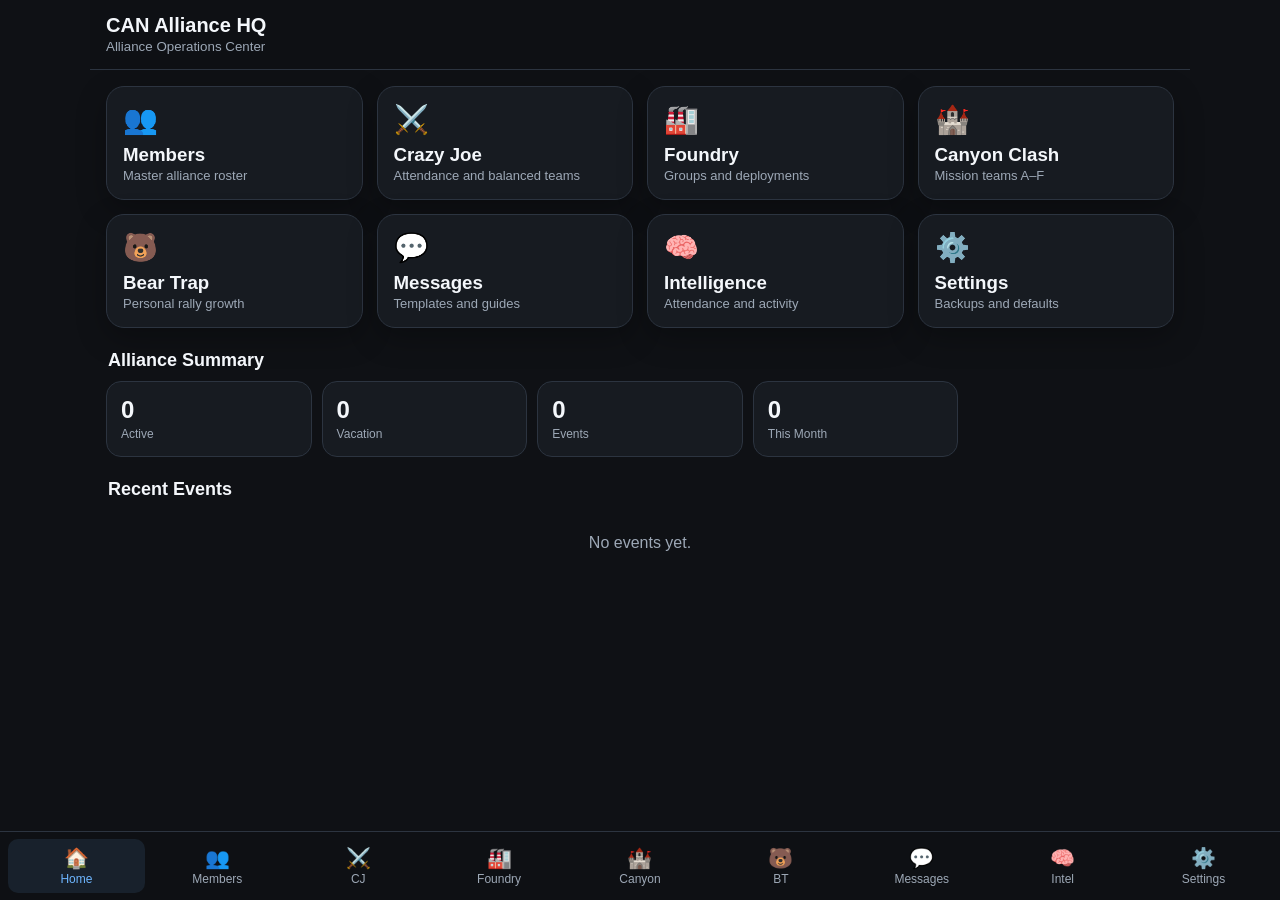
==== index.html @ 4160030e "Rename index.html.html to index.html" ====
<!DOCTYPE html>
<html lang="en">
<head>
<meta charset="UTF-8" />
<meta name="viewport" content="width=device-width, initial-scale=1, viewport-fit=cover" />
<meta name="theme-color" content="#111418" />
<title>CAN Alliance HQ</title>
<style>
:root{
  --bg:#0f1115; --panel:#171b21; --panel2:#202630; --text:#f4f7fb; --muted:#9da8b6;
  --line:#2c3440; --accent:#6eb6ff; --good:#67d391; --warn:#ffd166; --bad:#ff7a7a;
  --shadow:0 10px 30px rgba(0,0,0,.28); --radius:18px;
}
*{box-sizing:border-box}
html,body{margin:0;background:var(--bg);color:var(--text);font-family:-apple-system,BlinkMacSystemFont,"Segoe UI",Roboto,Helvetica,Arial,sans-serif}
body{min-height:100vh}
button,input,select,textarea{font:inherit}
button{cursor:pointer}
.app{max-width:1100px;margin:0 auto;min-height:100vh;padding-bottom:86px}
.topbar{position:sticky;top:0;z-index:50;background:rgba(15,17,21,.92);backdrop-filter:blur(14px);border-bottom:1px solid var(--line);padding:14px 16px}
.topbar h1{font-size:20px;margin:0}.topbar small{color:var(--muted)}
.content{padding:16px}
.page{display:none}.page.active{display:block}
.grid{display:grid;gap:14px}.tiles{grid-template-columns:repeat(2,minmax(0,1fr))}
.card{background:var(--panel);border:1px solid var(--line);border-radius:var(--radius);padding:16px;box-shadow:var(--shadow)}
.tile{min-height:112px;display:flex;flex-direction:column;justify-content:space-between}
.tile button{all:unset;display:block}
.tile .icon{font-size:28px}.tile h3{margin:8px 0 2px}.tile p{margin:0;color:var(--muted);font-size:13px}
.section-title{display:flex;justify-content:space-between;align-items:center;margin:22px 2px 10px}
.section-title h2{font-size:18px;margin:0}
.actions{display:flex;gap:8px;flex-wrap:wrap}
.btn{border:0;border-radius:12px;padding:11px 14px;background:var(--panel2);color:var(--text);font-weight:700}
.btn.primary{background:var(--accent);color:#07111d}.btn.good{background:var(--good);color:#06150d}
.btn.warn{background:var(--warn);color:#221900}.btn.bad{background:var(--bad);color:#220707}
.btn.ghost{background:transparent;border:1px solid var(--line)}
.btn.small{padding:8px 10px;font-size:13px}
.row{display:flex;gap:10px;align-items:center}.row.wrap{flex-wrap:wrap}.grow{flex:1}
label{display:block;color:var(--muted);font-size:13px;margin-bottom:6px}
input,select,textarea{width:100%;background:#11151b;color:var(--text);border:1px solid var(--line);border-radius:12px;padding:12px}
textarea{min-height:90px;resize:vertical}
.form-grid{display:grid;gap:12px}
.list{display:grid;gap:10px}
.member,.event-row,.rank-row{background:var(--panel);border:1px solid var(--line);border-radius:15px;padding:13px}
.member-head,.event-head,.rank-head{display:flex;justify-content:space-between;gap:10px;align-items:flex-start}
.meta{color:var(--muted);font-size:13px;line-height:1.5}
.badge{display:inline-flex;align-items:center;border:1px solid var(--line);border-radius:999px;padding:5px 8px;font-size:12px;color:var(--muted);margin:3px 3px 0 0}
.badge.good{color:var(--good);border-color:rgba(103,211,145,.35)}
.badge.warn{color:var(--warn);border-color:rgba(255,209,102,.35)}
.badge.bad{color:var(--bad);border-color:rgba(255,122,122,.35)}
.bottom-nav{position:fixed;left:0;right:0;bottom:0;z-index:60;background:rgba(15,17,21,.97);backdrop-filter:blur(16px);border-top:1px solid var(--line);padding:7px max(8px,env(safe-area-inset-right)) calc(7px + env(safe-area-inset-bottom)) max(8px,env(safe-area-inset-left));display:grid;grid-template-columns:repeat(5,1fr);gap:4px}
.nav-btn{background:transparent;border:0;color:var(--muted);padding:7px 3px;border-radius:10px;font-size:11px}.nav-btn.active{color:var(--accent);background:rgba(110,182,255,.10)}
.nav-btn span{display:block;font-size:20px;margin-bottom:2px}
.tabs{display:flex;gap:8px;overflow:auto;padding-bottom:4px}.tab{white-space:nowrap}
.stat-grid{display:grid;grid-template-columns:repeat(2,1fr);gap:10px}.stat{background:var(--panel);border:1px solid var(--line);border-radius:15px;padding:14px}
.stat strong{display:block;font-size:24px}.stat span{color:var(--muted);font-size:12px}
.attendance-grid{display:grid;gap:8px;margin-top:10px}
.att-row{display:grid;grid-template-columns:1fr repeat(4,auto);gap:6px;align-items:center;background:#11151b;border:1px solid var(--line);border-radius:12px;padding:9px}
.att-row button{border:1px solid var(--line);background:var(--panel2);color:var(--muted);border-radius:9px;padding:7px 8px;font-size:12px}
.att-row button.active[data-s="present"]{background:var(--good);color:#07150d}
.att-row button.active[data-s="noshow"]{background:var(--bad);color:#220707}
.att-row button.active[data-s="notplaying"]{background:var(--warn);color:#241c00}
.att-row button.active[data-s="excused"]{background:#7c8da5;color:white}
.team-grid{display:grid;gap:12px}.team-card{background:var(--panel);border:1px solid var(--line);border-radius:15px;padding:13px}
.team-card h3{margin:0 0 8px}.team-members{display:flex;flex-wrap:wrap;gap:6px}.chip{background:#11151b;border:1px solid var(--line);border-radius:999px;padding:7px 9px;font-size:13px}
.empty{color:var(--muted);text-align:center;padding:24px 10px}
hr{border:0;border-top:1px solid var(--line);margin:16px 0}
.hidden{display:none!important}
dialog{border:1px solid var(--line);border-radius:18px;background:var(--panel);color:var(--text);width:min(92vw,600px);padding:0;box-shadow:var(--shadow)}
dialog::backdrop{background:rgba(0,0,0,.68)}.modal-body{padding:18px}.modal-head{display:flex;justify-content:space-between;align-items:center;padding:16px 18px;border-bottom:1px solid var(--line)}
.close{background:transparent;border:0;color:var(--muted);font-size:24px}
.notice{border-left:4px solid var(--accent);background:rgba(110,182,255,.09);padding:12px;border-radius:10px;color:#d8ecff}
@media(min-width:760px){
 .tiles{grid-template-columns:repeat(4,1fr)} .stat-grid{grid-template-columns:repeat(5,1fr)}
 .form-grid.cols-2{grid-template-columns:repeat(2,1fr)} .team-grid{grid-template-columns:repeat(2,1fr)}
 .bottom-nav{grid-template-columns:repeat(9,1fr)} .nav-btn{font-size:12px}
}
</style>
</head>
<body>
<div class="app">
  <header class="topbar">
    <h1>CAN Alliance HQ</h1>
    <small>Alliance Operations Center</small>
  </header>

  <main class="content">
    <section id="dashboard" class="page active">
      <div class="grid tiles">
        <div class="card tile" onclick="go('members')"><div class="icon">👥</div><div><h3>Members</h3><p>Master alliance roster</p></div></div>
        <div class="card tile" onclick="go('crazyjoe')"><div class="icon">⚔️</div><div><h3>Crazy Joe</h3><p>Attendance and balanced teams</p></div></div>
        <div class="card tile" onclick="go('foundry')"><div class="icon">🏭</div><div><h3>Foundry</h3><p>Groups and deployments</p></div></div>
        <div class="card tile" onclick="go('canyon')"><div class="icon">🏰</div><div><h3>Canyon Clash</h3><p>Mission teams A–F</p></div></div>
        <div class="card tile" onclick="go('bear')"><div class="icon">🐻</div><div><h3>Bear Trap</h3><p>Personal rally growth</p></div></div>
        <div class="card tile" onclick="go('messages')"><div class="icon">💬</div><div><h3>Messages</h3><p>Templates and guides</p></div></div>
        <div class="card tile" onclick="go('intel')"><div class="icon">🧠</div><div><h3>Intelligence</h3><p>Attendance and activity</p></div></div>
        <div class="card tile" onclick="go('settings')"><div class="icon">⚙️</div><div><h3>Settings</h3><p>Backups and defaults</p></div></div>
      </div>

      <div class="section-title"><h2>Alliance Summary</h2></div>
      <div id="dashboardStats" class="stat-grid"></div>

      <div class="section-title"><h2>Recent Events</h2></div>
      <div id="recentEvents" class="list"></div>
    </section>

    <section id="members" class="page">
      <div class="section-title"><h2>Members</h2><button class="btn primary" onclick="openMember()">+ Add</button></div>
      <div class="form-grid cols-2">
        <div><label>Search</label><input id="memberSearch" placeholder="Player name" oninput="renderMembers()"></div>
        <div><label>Filter</label><select id="memberFilter" onchange="renderMembers()"><option value="all">All</option><option>Active</option><option>Vacation</option><option>Archived</option><option value="missingGaia">Missing Gaia</option><option value="missingBT">Missing BT</option><option value="BT1">BT1</option><option value="BT2">BT2</option></select></div>
      </div>
      <div id="memberList" class="list" style="margin-top:14px"></div>
    </section>

    <section id="crazyjoe" class="page event-page" data-type="Crazy Joe"></section>
    <section id="foundry" class="page event-page" data-type="Foundry"></section>
    <section id="canyon" class="page event-page" data-type="Canyon"></section>
    <section id="bear" class="page"></section>

    <section id="messages" class="page">
      <div class="section-title"><h2>Alliance Messages</h2><button class="btn primary" onclick="openMessage()">+ Add</button></div>
      <div class="tabs">
        <button class="btn small tab" onclick="setMsgTab('Templates')">Templates</button>
        <button class="btn small tab" onclick="setMsgTab('Guides')">Reference Guides</button>
      </div>
      <div id="messageList" class="list" style="margin-top:14px"></div>
    </section>

    <section id="intel" class="page">
      <div class="section-title"><h2>Intelligence</h2></div>
      <div id="intelStats" class="stat-grid"></div>
      <div class="section-title"><h2>Highest Attendance</h2></div>
      <div id="highAttendance" class="list"></div>
      <div class="section-title"><h2>Lowest Attendance</h2></div>
      <div id="lowAttendance" class="list"></div>
      <div class="section-title"><h2>Attention Needed</h2></div>
      <div id="attentionList" class="list"></div>
    </section>

    <section id="settings" class="page">
      <div class="section-title"><h2>Settings</h2></div>
      <div class="card">
        <div class="form-grid cols-2">
          <div><label>Alliance Name</label><input id="allianceName" value="CAN"></div>
          <div><label>State Number</label><input id="stateNumber" placeholder="2578"></div>
          <div><label>CJ Team Size</label><input id="cjTeamSize" type="number" min="2" max="12" value="6"></div>
          <div><label>Ranking Minimum Events</label><input id="rankMin" type="number" min="1" max="50" value="5"></div>
        </div>
        <div class="actions" style="margin-top:14px">
          <button class="btn primary" onclick="saveSettings()">Save Settings</button>
        </div>
      </div>
      <div class="section-title"><h2>Data & Backups</h2></div>
      <div class="card">
        <p class="meta">Data is stored in this browser. Download backups regularly, especially before clearing browser data.</p>
        <div class="actions">
          <button class="btn good" onclick="exportBackup()">Download Backup</button>
          <label class="btn ghost" style="display:inline-block">Import Backup<input type="file" accept=".json" onchange="importBackup(event)" style="display:none"></label>
          <button class="btn bad" onclick="resetApp()">Reset App</button>
        </div>
      </div>
    </section>
  </main>
</div>

<nav class="bottom-nav">
  <button class="nav-btn active" data-page="dashboard" onclick="go('dashboard')"><span>🏠</span>Home</button>
  <button class="nav-btn" data-page="members" onclick="go('members')"><span>👥</span>Members</button>
  <button class="nav-btn" data-page="crazyjoe" onclick="go('crazyjoe')"><span>⚔️</span>CJ</button>
  <button class="nav-btn" data-page="foundry" onclick="go('foundry')"><span>🏭</span>Foundry</button>
  <button class="nav-btn" data-page="canyon" onclick="go('canyon')"><span>🏰</span>Canyon</button>
  <button class="nav-btn" data-page="bear" onclick="go('bear')"><span>🐻</span>BT</button>
  <button class="nav-btn" data-page="messages" onclick="go('messages')"><span>💬</span>Messages</button>
  <button class="nav-btn" data-page="intel" onclick="go('intel')"><span>🧠</span>Intel</button>
  <button class="nav-btn" data-page="settings" onclick="go('settings')"><span>⚙️</span>Settings</button>
</nav>

<dialog id="memberDialog">
 <div class="modal-head"><strong id="memberDialogTitle">Add Member</strong><button class="close" onclick="memberDialog.close()">×</button></div>
 <div class="modal-body">
  <input type="hidden" id="memberId">
  <div class="form-grid cols-2">
   <div><label>Player Name *</label><input id="mName"></div>
   <div><label>Gaia Heart Rank</label><input id="mGaia" type="number" min="1"></div>
   <div><label>BT Group *</label><select id="mBT"><option value="">Select</option><option>BT1</option><option>BT2</option></select></div>
   <div><label>Status</label><select id="mStatus"><option>Active</option><option>Vacation</option><option>Archived</option></select></div>
   <div><label>Overall Power</label><input id="mPower" placeholder="245M or 1.2B"></div>
   <div><label>Region</label><select id="mRegion"><option>Unknown/Mixed</option><option>Americas</option><option>Europe</option><option>Asia</option><option>Oceania</option></select></div>
   <div><label>Foundry Legion Preference</label><select id="mFoundry"><option value="">None</option><option>Legion 1</option><option>Legion 2</option></select></div>
   <div><label>Canyon Legion Preference</label><select id="mCanyon"><option value="">None</option><option>Legion 1</option><option>Legion 2</option></select></div>
   <div style="grid-column:1/-1"><label>Notes</label><textarea id="mNotes"></textarea></div>
  </div>
  <div class="actions" style="margin-top:14px"><button class="btn primary" onclick="saveMember()">Save Member</button></div>
 </div>
</dialog>

<dialog id="eventDialog">
 <div class="modal-head"><strong id="eventDialogTitle">Create Event</strong><button class="close" onclick="eventDialog.close()">×</button></div>
 <div class="modal-body">
   <input type="hidden" id="eventType">
   <div class="form-grid cols-2">
    <div><label>Date</label><input id="eDate" type="date"></div>
    <div><label>Time</label><input id="eTime" type="time"></div>
    <div id="legionWrap"><label>Legion</label><select id="eLegion"><option>Legion 1</option><option>Legion 2</option></select></div>
    <div id="btWrap"><label>BT Group</label><select id="eBT"><option>BT1</option><option>BT2</option></select></div>
   </div>
   <div class="actions" style="margin-top:14px"><button class="btn primary" onclick="createEvent()">Create Event</button></div>
 </div>
</dialog>

<dialog id="messageDialog">
 <div class="modal-head"><strong>Add Message</strong><button class="close" onclick="messageDialog.close()">×</button></div>
 <div class="modal-body">
  <div class="form-grid">
   <div><label>Type</label><select id="msgType"><option>Templates</option><option>Guides</option></select></div>
   <div><label>Title</label><input id="msgTitle"></div>
   <div><label>Content</label><textarea id="msgContent"></textarea></div>
  </div>
  <div class="actions" style="margin-top:14px"><button class="btn primary" onclick="saveMessage()">Save</button></div>
 </div>
</dialog>

<script>
const STORAGE_KEY='canAllianceHQ_v1';
const defaultData={
 settings:{allianceName:'CAN',stateNumber:'2578',cjTeamSize:6,rankMin:5},
 members:[], events:[], messages:[
  {id:crypto.randomUUID(),type:'Guides',title:'Canyon Phase 1',content:'Capture assigned objectives, hold gates and ports, avoid overextending.'},
  {id:crypto.randomUUID(),type:'Guides',title:'Canyon Phase 2',content:'Defend Fortress 24, capture enemy Fortress, maintain gates and ports.'},
  {id:crypto.randomUUID(),type:'Guides',title:'Canyon Phase 3',content:'Focus Citadel. If enemy controls it, cut reinforcements first.'}
 ]
};
let data=load();
let currentPage='dashboard';
let msgTab='Templates';

function load(){
 try{const x=JSON.parse(localStorage.getItem(STORAGE_KEY)); return x?x:structuredClone(defaultData)}
 catch(e){return structuredClone(defaultData)}
}
function save(){localStorage.setItem(STORAGE_KEY,JSON.stringify(data)); renderAll()}
function esc(s=''){return String(s).replace(/[&<>"']/g,m=>({'&':'&amp;','<':'&lt;','>':'&gt;','"':'&quot;',"'":'&#039;'}[m]))}
function go(page){
 currentPage=page;
 document.querySelectorAll('.page').forEach(x=>x.classList.remove('active'));
 document.getElementById(page).classList.add('active');
 document.querySelectorAll('.nav-btn').forEach(x=>x.classList.toggle('active',x.dataset.page===page));
 window.scrollTo({top:0,behavior:'smooth'});
 renderAll();
}
function activeMembers(){return data.members.filter(m=>m.status==='Active')}
function fmtDate(d){return d?new Date(d+'T12:00:00').toLocaleDateString(undefined,{month:'short',day:'numeric',year:'numeric'}):''}
function renderAll(){renderDashboard();renderMembers();renderEventPages();renderBear();renderMessages();renderIntel();renderSettings()}
function renderDashboard(){
 const active=activeMembers().length, vacation=data.members.filter(m=>m.status==='Vacation').length;
 const eventsThisMonth=data.events.filter(e=>{const d=new Date(e.date+'T12:00:00'),n=new Date();return d.getMonth()===n.getMonth()&&d.getFullYear()===n.getFullYear()}).length;
 const stats=[['Active',active],['Vacation',vacation],['Events',data.events.length],['This Month',eventsThisMonth]];
 document.getElementById('dashboardStats').innerHTML=stats.map(x=>`<div class="stat"><strong>${x[1]}</strong><span>${x[0]}</span></div>`).join('');
 const recent=[...data.events].sort((a,b)=>b.date.localeCompare(a.date)).slice(0,5);
 document.getElementById('recentEvents').innerHTML=recent.length?recent.map(eventRow).join(''):'<div class="empty">No events yet.</div>';
}
function eventRow(e){
 return `<div class="event-row"><div class="event-head"><div><strong>${esc(e.type)}</strong><div class="meta">${fmtDate(e.date)} ${esc(e.time||'')} ${e.legion?'• '+esc(e.legion):''} ${e.bt?'• '+esc(e.bt):''}</div></div><button class="btn small ghost" onclick="openEvent('${e.id}')">Open</button></div></div>`;
}
function openMember(id=''){
 const m=data.members.find(x=>x.id===id)||{};
 memberId.value=m.id||''; mName.value=m.name||''; mGaia.value=m.gaia||''; mBT.value=m.bt||''; mStatus.value=m.status||'Active';
 mPower.value=m.power||''; mRegion.value=m.region||'Unknown/Mixed'; mFoundry.value=m.foundry||''; mCanyon.value=m.canyon||''; mNotes.value=m.notes||'';
 memberDialogTitle.textContent=id?'Edit Member':'Add Member'; memberDialog.showModal();
}
function saveMember(){
 if(!mName.value.trim()) return alert('Player name is required.');
 const id=memberId.value||crypto.randomUUID();
 const obj={id,name:mName.value.trim(),gaia:mGaia.value?Number(mGaia.value):null,bt:mBT.value,status:mStatus.value,power:mPower.value.trim(),region:mRegion.value,foundry:mFoundry.value,canyon:mCanyon.value,notes:mNotes.value.trim()};
 const i=data.members.findIndex(x=>x.id===id); if(i>=0)data.members[i]=obj;else data.members.push(obj);
 memberDialog.close(); save();
}
function deleteMember(id){if(confirm('Archive this member?')){const m=data.members.find(x=>x.id===id);if(m){m.status='Archived';save()}}}
function renderMembers(){
 const q=(document.getElementById('memberSearch')?.value||'').toLowerCase(), f=document.getElementById('memberFilter')?.value||'all';
 let list=[...data.members].filter(m=>m.name.toLowerCase().includes(q));
 if(f==='missingGaia')list=list.filter(m=>!m.gaia); else if(f==='missingBT')list=list.filter(m=>!m.bt); else if(f==='BT1'||f==='BT2')list=list.filter(m=>m.bt===f); else if(f!=='all')list=list.filter(m=>m.status===f);
 list.sort((a,b)=>(a.gaia??9999)-(b.gaia??9999)||a.name.localeCompare(b.name));
 const el=document.getElementById('memberList'); if(!el)return;
 el.innerHTML=list.length?list.map(m=>`<div class="member"><div class="member-head"><div><strong>${esc(m.name)}</strong><div class="meta">Gaia ${m.gaia??'—'} • ${esc(m.bt||'No BT')} • ${esc(m.status)}</div><div>${m.power?`<span class="badge">${esc(m.power)}</span>`:''}<span class="badge">${esc(m.region||'Unknown/Mixed')}</span></div></div><div class="actions"><button class="btn small ghost" onclick="openMember('${m.id}')">Edit</button><button class="btn small bad" onclick="deleteMember('${m.id}')">Archive</button></div></div></div>`).join(''):'<div class="empty">No members found.</div>';
}
function openEventDialog(type){
 eventType.value=type; eventDialogTitle.textContent='Create '+type+' Event';
 eDate.value=new Date().toISOString().slice(0,10); eTime.value='';
 legionWrap.classList.toggle('hidden',!(type==='Foundry'||type==='Canyon'));
 btWrap.classList.toggle('hidden',type!=='Bear Trap');
 eventDialog.showModal();
}
function createEvent(){
 const type=eventType.value;
 const eligible=activeMembers().filter(m=>type!=='Bear Trap'||m.bt===eBT.value);
 const attendance={};eligible.forEach(m=>attendance[m.id]='');
 const ev={id:crypto.randomUUID(),type,date:eDate.value,time:eTime.value,legion:(type==='Foundry'||type==='Canyon')?eLegion.value:'',bt:type==='Bear Trap'?eBT.value:'',attendance,teams:[],damage:{}};
 data.events.push(ev); eventDialog.close(); save(); openEvent(ev.id);
}
function renderEventPages(){
 ['Crazy Joe','Foundry','Canyon'].forEach(type=>{
  const id=type==='Crazy Joe'?'crazyjoe':type.toLowerCase();
  const el=document.getElementById(id); if(!el)return;
  const list=data.events.filter(e=>e.type===type).sort((a,b)=>b.date.localeCompare(a.date));
  el.innerHTML=`<div class="section-title"><h2>${type}</h2><button class="btn primary" onclick="openEventDialog('${type}')">+ New Event</button></div><div class="notice">${type==='Crazy Joe'?'Build balanced teams, track substitutes, and record final attendance.':type==='Foundry'?'Legion 1 and Legion 2 are always separate events.':'Build mission teams A–F for the opening phase.'}</div><div class="section-title"><h2>Event History</h2></div><div class="list">${list.length?list.map(eventRow).join(''):'<div class="empty">No events yet.</div>'}</div>`;
 });
}
function renderBear(){
 const el=document.getElementById('bear'); if(!el)return;
 const list=data.events.filter(e=>e.type==='Bear Trap').sort((a,b)=>b.date.localeCompare(a.date));
 el.innerHTML=`<div class="section-title"><h2>Bear Trap</h2><button class="btn primary" onclick="openEventDialog('Bear Trap')">+ New Event</button></div>
 <div class="notice">Track each player’s personal rally damage and growth over time. BT1 and BT2 remain separate.</div>
 <div class="section-title"><h2>Event History</h2></div><div class="list">${list.length?list.map(eventRow).join(''):'<div class="empty">No Bear Trap events yet.</div>'}</div>
 <div class="section-title"><h2>Personal Rally Rankings</h2></div>${renderDamageRankings()}`;
}
function renderDamageRankings(){
 const rows=activeMembers().map(m=>{
   const vals=data.events.filter(e=>e.type==='Bear Trap'&&e.bt===m.bt&&e.damage&&e.damage[m.id]!=null).sort((a,b)=>b.date.localeCompare(a.date)).map(e=>Number(e.damage[m.id])).filter(Number.isFinite);
   if(!vals.length)return null;
   const last3=vals.slice(0,3); return {name:m.name,bt:m.bt,latest:vals[0],avg:last3.reduce((a,b)=>a+b,0)/last3.length,best:Math.max(...vals),n:vals.length};
 }).filter(Boolean).sort((a,b)=>b.avg-a.avg);
 return rows.length?`<div class="list">${rows.map((r,i)=>`<div class="rank-row"><div class="rank-head"><div><strong>${i+1}. ${esc(r.name)}</strong><div class="meta">${r.bt} • Last 3 avg ${formatDamage(r.avg)} • Latest ${formatDamage(r.latest)} • Best ${formatDamage(r.best)}</div></div></div></div>`).join('')}</div>`:'<div class="empty">No rally damage recorded yet.</div>';
}
function openEvent(id){
 const e=data.events.find(x=>x.id===id); if(!e)return;
 const page=e.type==='Crazy Joe'?'crazyjoe':e.type==='Bear Trap'?'bear':e.type.toLowerCase();
 go(page);
 document.getElementById(page).innerHTML=eventDetail(e);
}
function eventDetail(e){
 const eligible=activeMembers().filter(m=>e.type!=='Bear Trap'||m.bt===e.bt).sort((a,b)=>(a.gaia??9999)-(b.gaia??9999));
 const att=eligible.map(m=>{
  const s=e.attendance[m.id]||'';
  return `<div class="att-row"><strong>${esc(m.name)}</strong>
   <button data-s="present" class="${s==='present'?'active':''}" onclick="setAttendance('${e.id}','${m.id}','present')">Present</button>
   <button data-s="noshow" class="${s==='noshow'?'active':''}" onclick="setAttendance('${e.id}','${m.id}','noshow')">No Show</button>
   <button data-s="notplaying" class="${s==='notplaying'?'active':''}" onclick="setAttendance('${e.id}','${m.id}','notplaying')">Not Playing</button>
   <button data-s="excused" class="${s==='excused'?'active':''}" onclick="setAttendance('${e.id}','${m.id}','excused')">Excused</button></div>`;
 }).join('');
 const teams=e.teams?.length?`<div class="team-grid">${e.teams.map((t,i)=>`<div class="team-card"><h3>${esc(t.name)}</h3>${t.objective?`<div class="meta">${esc(t.objective)}</div>`:''}<div class="team-members">${t.members.map(id=>{const m=data.members.find(x=>x.id===id);return m?`<span class="chip">${esc(m.name)}</span>`:''}).join('')}</div></div>`).join('')}</div>`:'';
 const damage=e.type==='Bear Trap'?`<div class="section-title"><h2>Personal Rally Damage</h2></div><div class="list">${eligible.filter(m=>e.attendance[m.id]==='present').map(m=>`<div class="row"><div class="grow"><strong>${esc(m.name)}</strong><div class="meta">${esc(m.bt||'')}</div></div><input style="max-width:160px" value="${e.damage[m.id]??''}" placeholder="e.g. 4.82B" onchange="setDamage('${e.id}','${m.id}',this.value)"></div>`).join('')||'<div class="empty">Mark attendees present to enter damage.</div>'}</div>`:'';
 return `<div class="section-title"><h2>${esc(e.type)} • ${fmtDate(e.date)}</h2><button class="btn ghost" onclick="renderAll();go('${e.type==='Crazy Joe'?'crazyjoe':e.type==='Bear Trap'?'bear':e.type.toLowerCase()}')">Back</button></div>
 <div class="card"><div class="meta">${esc(e.time||'No time')} ${e.legion?'• '+esc(e.legion):''} ${e.bt?'• '+esc(e.bt):''}</div>
 <div class="actions" style="margin-top:10px">${e.type!=='Bear Trap'?`<button class="btn primary" onclick="generateTeams('${e.id}')">Generate Teams</button>`:''}<button class="btn bad" onclick="deleteEvent('${e.id}')">Delete Event</button></div></div>
 <div class="section-title"><h2>Attendance</h2></div><div class="attendance-grid">${att||'<div class="empty">No eligible members.</div>'}</div>
 ${damage}
 ${e.type!=='Bear Trap'?`<div class="section-title"><h2>Teams</h2></div>${teams||'<div class="empty">No teams generated yet.</div>'}`:''}`;
}
function setAttendance(eid,mid,status){const e=data.events.find(x=>x.id===eid);e.attendance[mid]=status;save();openEvent(eid)}
function parseDamage(v){
 const s=String(v).trim().toLowerCase().replace(/,/g,''); if(!s)return null;
 const n=parseFloat(s); if(!Number.isFinite(n))return null;
 if(s.endsWith('t'))return n*1e12;if(s.endsWith('b'))return n*1e9;if(s.endsWith('m'))return n*1e6;return n;
}
function formatDamage(n){if(n>=1e12)return (n/1e12).toFixed(2).replace(/\.00$/,'')+'T';if(n>=1e9)return (n/1e9).toFixed(2).replace(/\.00$/,'')+'B';if(n>=1e6)return (n/1e6).toFixed(1).replace(/\.0$/,'')+'M';return String(Math.round(n))}
function setDamage(eid,mid,v){const e=data.events.find(x=>x.id===eid);const n=parseDamage(v);if(n==null){delete e.damage[mid]}else e.damage[mid]=n;save();openEvent(eid)}
function generateTeams(eid){
 const e=data.events.find(x=>x.id===eid);
 const present=activeMembers().filter(m=>e.attendance[m.id]==='present').sort((a,b)=>(a.gaia??9999)-(b.gaia??9999));
 if(!present.length)return alert('Mark players Present first.');
 let teams=[];
 if(e.type==='Crazy Joe'){
  const size=Number(data.settings.cjTeamSize)||6, count=Math.max(1,Math.ceil(present.length/size));
  teams=Array.from({length:count},(_,i)=>({name:`Team ${i+1}`,members:[]}));
  present.forEach((m,i)=>{const round=Math.floor(i/count),pos=i%count,idx=round%2===0?pos:count-1-pos;teams[idx].members.push(m.id)});
 } else if(e.type==='Foundry'){
  const defs=[
   ['Group 1','Assassins • Imperial Foundry'],
   ['Group 2','Boiler Room • Repair Facility 4 • Mercenary Camp'],
   ['Group 3','Prototype 1 • Repair Facility 1'],
   ['Group 4','Transit Station • Repair Facility 2 • Munitions Warehouse'],
   ['Group 5','Prototype 2 • Repair Facility 3'],
   ['Group 6','Support • Looting • Weapons Workshop gathering']
  ];
  teams=defs.map(x=>({name:x[0],objective:x[1],members:[]}));
  present.slice(0,2).forEach(m=>teams[0].members.push(m.id));
  const captainTargets=[2,4,1,3,2,4,1,3];
  present.slice(2,10).forEach((m,i)=>teams[captainTargets[i]].members.push(m.id));
  present.slice(10).forEach((m,i)=>teams[1+(i%5)].members.push(m.id));
 } else if(e.type==='Canyon'){
  const defs=[['Team A','Building 18 and surrounding buildings'],['Team B','Building 19 and surrounding buildings'],['Team C','Building 31 and surrounding buildings'],['Team D','Building 30 and surrounding buildings'],['Team E','Left-side territory, then Building 24 and Building 28'],['Team F','Building 27 and surrounding buildings']];
  teams=defs.map(x=>({name:x[0],objective:x[1],members:[]}));
  present.forEach((m,i)=>teams[i%6].members.push(m.id));
 }
 e.teams=teams;save();openEvent(eid);
}
function deleteEvent(id){if(confirm('Delete this event?')){data.events=data.events.filter(e=>e.id!==id);save();go(currentPage)}}
function setMsgTab(t){msgTab=t;renderMessages()}
function openMessage(){messageDialog.showModal()}
function saveMessage(){if(!msgTitle.value.trim())return alert('Title required');data.messages.push({id:crypto.randomUUID(),type:msgType.value,title:msgTitle.value.trim(),content:msgContent.value.trim()});messageDialog.close();msgTitle.value='';msgContent.value='';save()}
function deleteMessage(id){if(confirm('Delete this message?')){data.messages=data.messages.filter(x=>x.id!==id);save()}}
function renderMessages(){
 const el=document.getElementById('messageList');if(!el)return;
 const list=data.messages.filter(x=>x.type===msgTab);
 el.innerHTML=list.length?list.map(x=>`<div class="card"><div class="member-head"><div><strong>${esc(x.title)}</strong><p class="meta">${esc(x.content)}</p></div><div class="actions"><button class="btn small primary" onclick="navigator.clipboard.writeText(${JSON.stringify(x.content)});alert('Copied')">Copy</button><button class="btn small bad" onclick="deleteMessage('${x.id}')">Delete</button></div></div></div>`).join(''):'<div class="empty">No items.</div>';
}
function memberMetrics(m){
 const records=data.events.map(e=>({e,status:e.attendance?.[m.id]})).filter(x=>x.status);
 let attended=0,missed=0,eligible=0,committed=0,showed=0,last=null,noShows30=0;
 const now=Date.now();
 records.forEach(({e,status})=>{
  if(status==='present'){attended++;eligible++;committed++;showed++;if(!last||e.date>last)last=e.date}
  if(status==='noshow'){missed++;eligible++;committed++;if((now-new Date(e.date+'T12:00:00'))/864e5<=30)noShows30++}
  if(status==='notplaying'){missed++;eligible++}
  if(status==='excused'){}
 });
 return {attended,missed,eligible,attendance:eligible?attended/eligible:0,reliability:committed?showed/committed:0,last,noShows30};
}
function renderIntel(){
 const el=document.getElementById('intelStats');if(!el)return;
 const ms=activeMembers().map(m=>({m,...memberMetrics(m)}));
 const avg=ms.length?ms.reduce((a,x)=>a+x.attendance,0)/ms.length:0;
 const attention=ms.filter(x=>attentionReasons(x).length);
 el.innerHTML=[['Active',ms.length],['Avg Attendance',Math.round(avg*100)+'%'],['Attention',attention.length],['Events',data.events.length]].map(x=>`<div class="stat"><strong>${x[1]}</strong><span>${x[0]}</span></div>`).join('');
 const min=Number(data.settings.rankMin)||5, qual=ms.filter(x=>x.eligible>=min);
 const high=[...qual].sort((a,b)=>b.attendance-a.attendance).slice(0,5),low=[...qual].sort((a,b)=>a.attendance-b.attendance).slice(0,5);
 highAttendance.innerHTML=high.length?high.map(rankAttendance).join(''):'<div class="empty">Not enough history yet.</div>';
 lowAttendance.innerHTML=low.length?low.map(rankAttendance).join(''):'<div class="empty">Not enough history yet.</div>';
 attentionList.innerHTML=attention.length?attention.map(x=>`<div class="member"><strong>${esc(x.m.name)}</strong><div class="meta">${attentionReasons(x).join(' • ')}</div></div>`).join(''):'<div class="empty">No active warnings.</div>';
}
function rankAttendance(x){return `<div class="rank-row"><div class="rank-head"><div><strong>${esc(x.m.name)}</strong><div class="meta">Attendance ${Math.round(x.attendance*100)}% (${x.attended}/${x.eligible}) • Reliability ${Math.round(x.reliability*100)}%</div></div></div></div>`}
function attentionReasons(x){
 const r=[];if(!x.m.gaia)r.push('Missing Gaia');if(!x.m.bt)r.push('Missing BT');if(x.noShows30>=2)r.push('2+ no-shows in 30 days');
 if(!x.last&&data.events.length)r.push('Never attended');else if(x.last&&(Date.now()-new Date(x.last+'T12:00:00'))/864e5>30)r.push('No attendance in 30+ days');
 if(x.eligible>=10&&x.attendance<.7)r.push('Attendance below 70%');
 const pending=data.events.some(e=>e.type==='Bear Trap'&&e.attendance?.[x.m.id]==='present'&&e.damage?.[x.m.id]==null);if(pending)r.push('BT damage pending');
 return r;
}
function renderSettings(){
 allianceName.value=data.settings.allianceName||'CAN';stateNumber.value=data.settings.stateNumber||'';cjTeamSize.value=data.settings.cjTeamSize||6;rankMin.value=data.settings.rankMin||5;
}
function saveSettings(){data.settings={allianceName:allianceName.value.trim()||'CAN',stateNumber:stateNumber.value.trim(),cjTeamSize:Number(cjTeamSize.value)||6,rankMin:Number(rankMin.value)||5};save();alert('Settings saved')}
function exportBackup(){
 const blob=new Blob([JSON.stringify(data,null,2)],{type:'application/json'}),a=document.createElement('a');a.href=URL.createObjectURL(blob);a.download=`CAN_Alliance_HQ_Backup_${new Date().toISOString().slice(0,10)}.json`;a.click();URL.revokeObjectURL(a.href);
}
function importBackup(ev){
 const f=ev.target.files[0];if(!f)return;const r=new FileReader();r.onload=()=>{try{const obj=JSON.parse(r.result);if(!obj.members||!obj.events)throw Error();data=obj;save();alert('Backup imported')}catch(e){alert('Invalid backup file')}};r.readAsText(f);
}
function resetApp(){if(confirm('Erase all CAN Alliance HQ data on this device?')){data=structuredClone(defaultData);save();go('dashboard')}}
renderAll();
</script>
</body>
</html>
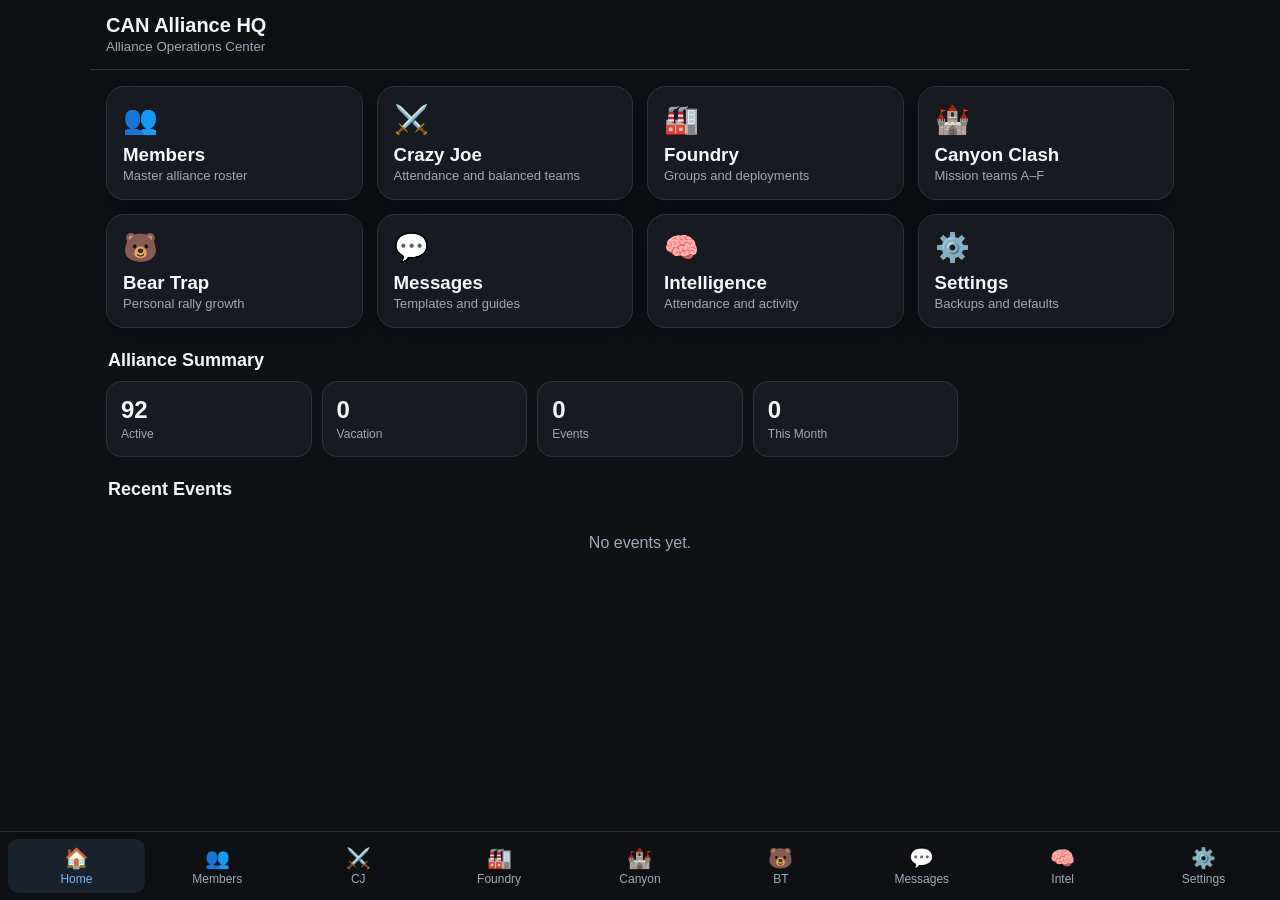
==== commit 6722b084: "Rename CAN_Alliance_HQ_v1_1_with_roster.html to index.html" ====
--- a/index.html
+++ b/index.html
@@ -224,7 +224,7 @@
 const STORAGE_KEY='canAllianceHQ_v1';
 const defaultData={
  settings:{allianceName:'CAN',stateNumber:'2578',cjTeamSize:6,rankMin:5},
- members:[], events:[], messages:[
+ members:[{"id":"member-001","name":"AngryMarshmallow","gaia":1,"bt":"BT2","status":"Active","power":"1.1B","region":"Unknown/Mixed","foundry":"Legion 1","canyon":"Legion 1","notes":""},{"id":"member-002","name":"Asuka","gaia":2,"bt":"BT2","status":"Active","power":"515M","region":"Unknown/Mixed","foundry":"Legion 1","canyon":"Legion 1","notes":""},{"id":"member-003","name":"Lucky Meow","gaia":3,"bt":"BT2","status":"Active","power":"912M","region":"Unknown/Mixed","foundry":"Legion 1","canyon":"Legion 1","notes":""},{"id":"member-004","name":"Dr.CutyRose","gaia":4,"bt":"BT1","status":"Active","power":"753M","region":"Unknown/Mixed","foundry":"Legion 2","canyon":"Legion 2","notes":""},{"id":"member-005","name":"SmittySlaps","gaia":5,"bt":"BT2","status":"Active","power":"789M","region":"Unknown/Mixed","foundry":"Legion 1","canyon":"Legion 1","notes":""},{"id":"member-006","name":"Bun","gaia":6,"bt":"BT1","status":"Active","power":"568M","region":"Unknown/Mixed","foundry":"Legion 2","canyon":"Legion 2","notes":""},{"id":"member-007","name":"Space_balls","gaia":7,"bt":"BT1","status":"Active","power":"657M","region":"Unknown/Mixed","foundry":"Legion 2","canyon":"Legion 2","notes":""},{"id":"member-008","name":"Jbsnow","gaia":8,"bt":"BT1","status":"Active","power":"574M","region":"Unknown/Mixed","foundry":"Legion 2","canyon":"Legion 2","notes":""},{"id":"member-009","name":"Cute BRS","gaia":9,"bt":"BT2","status":"Active","power":"619M","region":"Unknown/Mixed","foundry":"Legion 1","canyon":"Legion 1","notes":""},{"id":"member-010","name":"Hedder","gaia":10,"bt":"BT1","status":"Active","power":"634M","region":"Unknown/Mixed","foundry":"Legion 2","canyon":"Legion 2","notes":""},{"id":"member-011","name":"Rellik","gaia":11,"bt":"BT2","status":"Active","power":"505M","region":"Unknown/Mixed","foundry":"Legion 1","canyon":"Legion 1","notes":""},{"id":"member-012","name":"MatDNK","gaia":12,"bt":"BT1","status":"Active","power":"570M","region":"Unknown/Mixed","foundry":"Legion 2","canyon":"Legion 2","notes":""},{"id":"member-013","name":"BuRyAbAy","gaia":13,"bt":"BT2","status":"Active","power":"583M","region":"Unknown/Mixed","foundry":"Legion 1","canyon":"Legion 1","notes":""},{"id":"member-014","name":"Kals Avarys","gaia":14,"bt":"BT1","status":"Active","power":"520M","region":"Unknown/Mixed","foundry":"Legion 2","canyon":"Legion 2","notes":""},{"id":"member-015","name":"Kkoma","gaia":15,"bt":"BT2","status":"Active","power":"602M","region":"Unknown/Mixed","foundry":"Legion 1","canyon":"Legion 1","notes":""},{"id":"member-016","name":"Brother Yatty","gaia":16,"bt":"BT1","status":"Active","power":"492M","region":"Unknown/Mixed","foundry":"Legion 2","canyon":"Legion 2","notes":""},{"id":"member-017","name":"Ntina","gaia":17,"bt":"BT1","status":"Active","power":"560M","region":"Unknown/Mixed","foundry":"Legion 2","canyon":"Legion 2","notes":""},{"id":"member-018","name":"YahuKimo","gaia":18,"bt":"BT2","status":"Active","power":"590M","region":"Unknown/Mixed","foundry":"Legion 1","canyon":"Legion 1","notes":""},{"id":"member-019","name":"Choppy","gaia":19,"bt":"BT2","status":"Active","power":"609M","region":"Unknown/Mixed","foundry":"Legion 1","canyon":"Legion 1","notes":""},{"id":"member-020","name":"Tara","gaia":20,"bt":"BT1","status":"Active","power":"612M","region":"Unknown/Mixed","foundry":"Legion 2","canyon":"Legion 2","notes":""},{"id":"member-021","name":"Eurokeith","gaia":21,"bt":"BT2","status":"Active","power":"609M","region":"Unknown/Mixed","foundry":"Legion 1","canyon":"Legion 1","notes":""},{"id":"member-022","name":"Summer","gaia":22,"bt":"BT2","status":"Active","power":"504M","region":"Unknown/Mixed","foundry":"Legion 1","canyon":"Legion 1","notes":""},{"id":"member-023","name":"Seal","gaia":23,"bt":"BT1","status":"Active","power":"525M","region":"Unknown/Mixed","foundry":"Legion 2","canyon":"Legion 2","notes":""},{"id":"member-024","name":"Fu2fa2","gaia":24,"bt":"BT2","status":"Active","power":"492M","region":"Unknown/Mixed","foundry":"Legion 1","canyon":"Legion 1","notes":""},{"id":"member-025","name":"Cat","gaia":25,"bt":"BT1","status":"Active","power":"474M","region":"Unknown/Mixed","foundry":"Legion 2","canyon":"Legion 2","notes":""},{"id":"member-026","name":"Filip1031","gaia":26,"bt":"BT2","status":"Active","power":"589M","region":"Unknown/Mixed","foundry":"Legion 1","canyon":"Legion 1","notes":""},{"id":"member-027","name":"Lord McLord","gaia":27,"bt":"BT1","status":"Active","power":"576M","region":"Unknown/Mixed","foundry":"Legion 2","canyon":"Legion 2","notes":""},{"id":"member-028","name":"Ibra","gaia":28,"bt":"BT2","status":"Active","power":"550M","region":"Unknown/Mixed","foundry":"Legion 1","canyon":"Legion 1","notes":""},{"id":"member-029","name":"Dr.cutyMomo","gaia":29,"bt":"BT1","status":"Active","power":"604M","region":"Unknown/Mixed","foundry":"Legion 2","canyon":"Legion 2","notes":""},{"id":"member-030","name":"SKY","gaia":30,"bt":"BT1","status":"Active","power":"550M","region":"Unknown/Mixed","foundry":"Legion 2","canyon":"Legion 2","notes":""},{"id":"member-031","name":"Tembakau ACEH","gaia":31,"bt":"BT2","status":"Active","power":"516M","region":"Unknown/Mixed","foundry":"Legion 1","canyon":"Legion 1","notes":""},{"id":"member-032","name":"Soraa","gaia":32,"bt":"BT2","status":"Active","power":"609M","region":"Unknown/Mixed","foundry":"Legion 1","canyon":"Legion 1","notes":""},{"id":"member-033","name":"ReyGattuso","gaia":33,"bt":"BT1","status":"Active","power":"554M","region":"Unknown/Mixed","foundry":"Legion 2","canyon":"Legion 2","notes":""},{"id":"member-034","name":"Spike","gaia":34,"bt":"BT1","status":"Active","power":"415M","region":"Unknown/Mixed","foundry":"Legion 2","canyon":"Legion 2","notes":""},{"id":"member-035","name":"Floopy","gaia":35,"bt":"BT2","status":"Active","power":"563M","region":"Unknown/Mixed","foundry":"Legion 1","canyon":"Legion 1","notes":""},{"id":"member-036","name":"Black Rooster","gaia":36,"bt":"BT1","status":"Active","power":"543M","region":"Unknown/Mixed","foundry":"Legion 2","canyon":"Legion 2","notes":""},{"id":"member-037","name":"Batavia","gaia":37,"bt":"BT1","status":"Active","power":"525M","region":"Unknown/Mixed","foundry":"Legion 2","canyon":"Legion 2","notes":""},{"id":"member-038","name":"Ranji","gaia":38,"bt":"BT1","status":"Active","power":"500M","region":"Unknown/Mixed","foundry":"Legion 2","canyon":"Legion 2","notes":""},{"id":"member-039","name":"Seren","gaia":39,"bt":"BT1","status":"Active","power":"454M","region":"Unknown/Mixed","foundry":"Legion 2","canyon":"Legion 2","notes":""},{"id":"member-040","name":"Yaya_Bings","gaia":40,"bt":"BT1","status":"Active","power":"522M","region":"Unknown/Mixed","foundry":"Legion 2","canyon":"Legion 2","notes":""},{"id":"member-041","name":"WINGJACK","gaia":41,"bt":"BT1","status":"Active","power":"602M","region":"Unknown/Mixed","foundry":"Legion 2","canyon":"Legion 2","notes":""},{"id":"member-042","name":"U Chicken Me","gaia":42,"bt":"BT1","status":"Active","power":"472M","region":"Unknown/Mixed","foundry":"Legion 2","canyon":"Legion 2","notes":""},{"id":"member-043","name":"Psycho","gaia":43,"bt":"BT2","status":"Active","power":"603M","region":"Unknown/Mixed","foundry":"Legion 1","canyon":"Legion 1","notes":""},{"id":"member-044","name":"Tdvt25","gaia":44,"bt":"BT1","status":"Active","power":"604M","region":"Unknown/Mixed","foundry":"Legion 2","canyon":"Legion 2","notes":""},{"id":"member-045","name":"Lord Vegnagun","gaia":45,"bt":"BT1","status":"Active","power":"553M","region":"Unknown/Mixed","foundry":"Legion 2","canyon":"Legion 2","notes":""},{"id":"member-046","name":"Lilyballs","gaia":46,"bt":"BT1","status":"Active","power":"468M","region":"Unknown/Mixed","foundry":"Legion 2","canyon":"Legion 2","notes":""},{"id":"member-047","name":"累累~累累~","gaia":47,"bt":"BT2","status":"Active","power":"470M","region":"Unknown/Mixed","foundry":"Legion 1","canyon":"Legion 1","notes":""},{"id":"member-048","name":"NicolePharmD","gaia":48,"bt":"BT1","status":"Active","power":"631M","region":"Unknown/Mixed","foundry":"Legion 2","canyon":"Legion 2","notes":""},{"id":"member-049","name":"Kidbull x suzume","gaia":49,"bt":"BT2","status":"Active","power":"499M","region":"Unknown/Mixed","foundry":"Legion 1","canyon":"Legion 1","notes":""},{"id":"member-050","name":"Kuman","gaia":50,"bt":"BT2","status":"Active","power":"562M","region":"Unknown/Mixed","foundry":"Legion 1","canyon":"Legion 1","notes":""},{"id":"member-051","name":"AZOZKA","gaia":51,"bt":"BT1","status":"Active","power":"501M","region":"Unknown/Mixed","foundry":"Legion 2","canyon":"Legion 2","notes":""},{"id":"member-052","name":"Lexie","gaia":52,"bt":"BT2","status":"Active","power":"390M","region":"Unknown/Mixed","foundry":"Legion 1","canyon":"Legion 1","notes":""},{"id":"member-053","name":"Blank","gaia":53,"bt":"BT2","status":"Active","power":"476M","region":"Unknown/Mixed","foundry":"Legion 1","canyon":"Legion 1","notes":""},{"id":"member-054","name":"Meli","gaia":54,"bt":"BT2","status":"Active","power":"479M","region":"Unknown/Mixed","foundry":"Legion 1","canyon":"Legion 1","notes":""},{"id":"member-055","name":"Melonlord","gaia":55,"bt":"BT1","status":"Active","power":"491M","region":"Unknown/Mixed","foundry":"Legion 2","canyon":"Legion 2","notes":""},{"id":"member-056","name":"Ratchin","gaia":56,"bt":"BT2","status":"Active","power":"495M","region":"Unknown/Mixed","foundry":"Legion 1","canyon":"Legion 1","notes":""},{"id":"member-057","name":"Doom Balls","gaia":57,"bt":"BT1","status":"Active","power":"498M","region":"Unknown/Mixed","foundry":"Legion 2","canyon":"Legion 2","notes":""},{"id":"member-058","name":"SOGEKING","gaia":58,"bt":"BT2","status":"Active","power":"538M","region":"Unknown/Mixed","foundry":"Legion 1","canyon":"Legion 1","notes":""},{"id":"member-059","name":"Bani Adam","gaia":59,"bt":"BT2","status":"Active","power":"371M","region":"Unknown/Mixed","foundry":"Legion 1","canyon":"Legion 1","notes":""},{"id":"member-060","name":"Wolf Pup","gaia":60,"bt":"BT2","status":"Active","power":"525M","region":"Unknown/Mixed","foundry":"Legion 1","canyon":"Legion 1","notes":""},{"id":"member-061","name":"Shoushana","gaia":61,"bt":"BT2","status":"Active","power":"441M","region":"Unknown/Mixed","foundry":"Legion 1","canyon":"Legion 1","notes":""},{"id":"member-062","name":"五濁惡世","gaia":62,"bt":"BT2","status":"Active","power":"318M","region":"Unknown/Mixed","foundry":"Legion 1","canyon":"Legion 1","notes":""},{"id":"member-063","name":"Vrekmontt","gaia":63,"bt":"BT1","status":"Active","power":"509M","region":"Unknown/Mixed","foundry":"Legion 2","canyon":"Legion 2","notes":""},{"id":"member-064","name":"SHDW","gaia":64,"bt":"BT2","status":"Active","power":"515M","region":"Unknown/Mixed","foundry":"Legion 1","canyon":"Legion 1","notes":""},{"id":"member-065","name":"RANGERS","gaia":65,"bt":"BT2","status":"Active","power":"469M","region":"Unknown/Mixed","foundry":"Legion 1","canyon":"Legion 1","notes":""},{"id":"member-066","name":"Nebulese","gaia":66,"bt":"BT2","status":"Active","power":"587M","region":"Unknown/Mixed","foundry":"Legion 1","canyon":"Legion 1","notes":""},{"id":"member-067","name":"SteelCityInsider","gaia":67,"bt":"BT1","status":"Active","power":"484M","region":"Unknown/Mixed","foundry":"Legion 2","canyon":"Legion 2","notes":""},{"id":"member-068","name":"Wildkid","gaia":68,"bt":"BT2","status":"Active","power":"383M","region":"Unknown/Mixed","foundry":"Legion 1","canyon":"Legion 1","notes":""},{"id":"member-069","name":"Punni","gaia":69,"bt":"BT2","status":"Active","power":"458M","region":"Unknown/Mixed","foundry":"Legion 1","canyon":"Legion 1","notes":""},{"id":"member-070","name":"Timmu","gaia":70,"bt":"BT1","status":"Active","power":"510M","region":"Unknown/Mixed","foundry":"Legion 2","canyon":"Legion 2","notes":""},{"id":"member-071","name":"Atiba","gaia":71,"bt":"BT1","status":"Active","power":"446M","region":"Unknown/Mixed","foundry":"Legion 2","canyon":"Legion 2","notes":""},{"id":"member-072","name":"DODGE06","gaia":72,"bt":"BT2","status":"Active","power":"536M","region":"Unknown/Mixed","foundry":"Legion 1","canyon":"Legion 1","notes":""},{"id":"member-073","name":"Kayzersoze77","gaia":73,"bt":"BT1","status":"Active","power":"455M","region":"Unknown/Mixed","foundry":"Legion 2","canyon":"Legion 2","notes":""},{"id":"member-074","name":"VKdViKing","gaia":74,"bt":"BT1","status":"Active","power":"409M","region":"Unknown/Mixed","foundry":"Legion 2","canyon":"Legion 2","notes":""},{"id":"member-075","name":"Mana","gaia":75,"bt":"BT2","status":"Active","power":"532M","region":"Unknown/Mixed","foundry":"Legion 1","canyon":"Legion 1","notes":""},{"id":"member-076","name":"Euphoria","gaia":76,"bt":"BT2","status":"Active","power":"431M","region":"Unknown/Mixed","foundry":"Legion 1","canyon":"Legion 1","notes":""},{"id":"member-077","name":"Durzu","gaia":77,"bt":"BT1","status":"Active","power":"540M","region":"Unknown/Mixed","foundry":"Legion 2","canyon":"Legion 2","notes":""},{"id":"member-078","name":"Gritsayenko","gaia":78,"bt":"BT2","status":"Active","power":"382M","region":"Unknown/Mixed","foundry":"Legion 1","canyon":"Legion 1","notes":""},{"id":"member-079","name":"Noura","gaia":79,"bt":"BT1","status":"Active","power":"398M","region":"Unknown/Mixed","foundry":"Legion 2","canyon":"Legion 2","notes":""},{"id":"member-080","name":"JC","gaia":80,"bt":"BT2","status":"Active","power":"517M","region":"Unknown/Mixed","foundry":"Legion 1","canyon":"Legion 1","notes":""},{"id":"member-081","name":"Chuso Faawk","gaia":81,"bt":"BT1","status":"Active","power":"431M","region":"Unknown/Mixed","foundry":"Legion 2","canyon":"Legion 2","notes":""},{"id":"member-082","name":"Deus Caeli","gaia":82,"bt":"BT2","status":"Active","power":"460M","region":"Unknown/Mixed","foundry":"Legion 1","canyon":"Legion 1","notes":""},{"id":"member-083","name":"Sukuna","gaia":83,"bt":"BT2","status":"Active","power":"468M","region":"Unknown/Mixed","foundry":"Legion 1","canyon":"Legion 1","notes":""},{"id":"member-084","name":"DonMeloooon","gaia":84,"bt":"BT1","status":"Active","power":"389M","region":"Unknown/Mixed","foundry":"Legion 2","canyon":"Legion 2","notes":""},{"id":"member-085","name":"Shore enough","gaia":85,"bt":"BT1","status":"Active","power":"369M","region":"Unknown/Mixed","foundry":"Legion 2","canyon":"Legion 2","notes":""},{"id":"member-086","name":"Biiiiiiiiing~O","gaia":86,"bt":"BT1","status":"Active","power":"478M","region":"Unknown/Mixed","foundry":"Legion 2","canyon":"Legion 2","notes":""},{"id":"member-087","name":"SHIBUYA","gaia":87,"bt":"BT1","status":"Active","power":"436M","region":"Unknown/Mixed","foundry":"Legion 2","canyon":"Legion 2","notes":""},{"id":"member-088","name":"Fatchuck7","gaia":88,"bt":"BT1","status":"Active","power":"388M","region":"Unknown/Mixed","foundry":"Legion 2","canyon":"Legion 2","notes":""},{"id":"member-089","name":"Doomsday","gaia":89,"bt":"BT1","status":"Active","power":"444M","region":"Unknown/Mixed","foundry":"Legion 2","canyon":"Legion 2","notes":""},{"id":"member-090","name":"Pukie","gaia":90,"bt":"BT1","status":"Active","power":"363M","region":"Unknown/Mixed","foundry":"Legion 2","canyon":"Legion 2","notes":""},{"id":"member-091","name":"fckck","gaia":91,"bt":"BT2","status":"Active","power":"417M","region":"Unknown/Mixed","foundry":"Legion 1","canyon":"Legion 1","notes":""},{"id":"member-092","name":"DarthVader","gaia":92,"bt":"BT1","status":"Active","power":"443M","region":"Unknown/Mixed","foundry":"Legion 2","canyon":"Legion 2","notes":""}], events:[], messages:[
   {id:crypto.randomUUID(),type:'Guides',title:'Canyon Phase 1',content:'Capture assigned objectives, hold gates and ports, avoid overextending.'},
   {id:crypto.randomUUID(),type:'Guides',title:'Canyon Phase 2',content:'Defend Fortress 24, capture enemy Fortress, maintain gates and ports.'},
   {id:crypto.randomUUID(),type:'Guides',title:'Canyon Phase 3',content:'Focus Citadel. If enemy controls it, cut reinforcements first.'}
@@ -235,8 +235,17 @@
 let msgTab='Templates';
 
 function load(){
- try{const x=JSON.parse(localStorage.getItem(STORAGE_KEY)); return x?x:structuredClone(defaultData)}
- catch(e){return structuredClone(defaultData)}
+ try{
+  const x=JSON.parse(localStorage.getItem(STORAGE_KEY));
+  if(!x) return structuredClone(defaultData);
+  // Roster migration: existing installations that still have an empty roster
+  // receive the built-in CAN master roster without replacing user-entered data.
+  if(!Array.isArray(x.members)||x.members.length===0) x.members=structuredClone(defaultData.members);
+  x.settings={...structuredClone(defaultData.settings),...(x.settings||{})};
+  if(!Array.isArray(x.events)) x.events=[];
+  if(!Array.isArray(x.messages)) x.messages=structuredClone(defaultData.messages);
+  return x;
+ } catch(e){return structuredClone(defaultData)}
 }
 function save(){localStorage.setItem(STORAGE_KEY,JSON.stringify(data)); renderAll()}
 function esc(s=''){return String(s).replace(/[&<>"']/g,m=>({'&':'&amp;','<':'&lt;','>':'&gt;','"':'&quot;',"'":'&#039;'}[m]))}
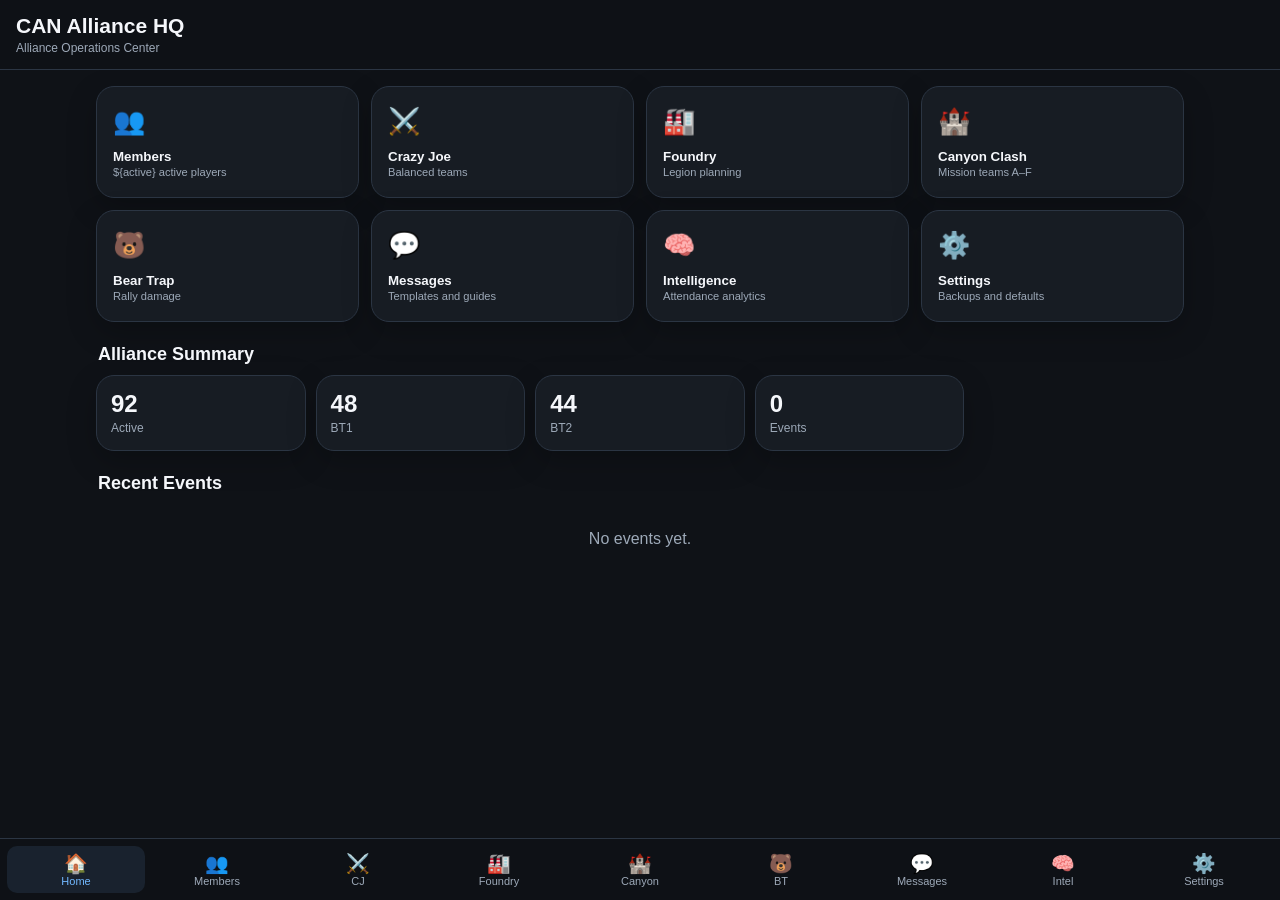
==== commit d826f124: "Add files via upload" ====
--- a/index.html
+++ b/index.html
@@ -1,453 +1,74 @@
-<!DOCTYPE html>
+<!doctype html>
 <html lang="en">
 <head>
-<meta charset="UTF-8" />
-<meta name="viewport" content="width=device-width, initial-scale=1, viewport-fit=cover" />
-<meta name="theme-color" content="#111418" />
-<title>CAN Alliance HQ</title>
-<style>
-:root{
-  --bg:#0f1115; --panel:#171b21; --panel2:#202630; --text:#f4f7fb; --muted:#9da8b6;
-  --line:#2c3440; --accent:#6eb6ff; --good:#67d391; --warn:#ffd166; --bad:#ff7a7a;
-  --shadow:0 10px 30px rgba(0,0,0,.28); --radius:18px;
-}
-*{box-sizing:border-box}
-html,body{margin:0;background:var(--bg);color:var(--text);font-family:-apple-system,BlinkMacSystemFont,"Segoe UI",Roboto,Helvetica,Arial,sans-serif}
-body{min-height:100vh}
-button,input,select,textarea{font:inherit}
-button{cursor:pointer}
-.app{max-width:1100px;margin:0 auto;min-height:100vh;padding-bottom:86px}
-.topbar{position:sticky;top:0;z-index:50;background:rgba(15,17,21,.92);backdrop-filter:blur(14px);border-bottom:1px solid var(--line);padding:14px 16px}
-.topbar h1{font-size:20px;margin:0}.topbar small{color:var(--muted)}
-.content{padding:16px}
-.page{display:none}.page.active{display:block}
-.grid{display:grid;gap:14px}.tiles{grid-template-columns:repeat(2,minmax(0,1fr))}
-.card{background:var(--panel);border:1px solid var(--line);border-radius:var(--radius);padding:16px;box-shadow:var(--shadow)}
-.tile{min-height:112px;display:flex;flex-direction:column;justify-content:space-between}
-.tile button{all:unset;display:block}
-.tile .icon{font-size:28px}.tile h3{margin:8px 0 2px}.tile p{margin:0;color:var(--muted);font-size:13px}
-.section-title{display:flex;justify-content:space-between;align-items:center;margin:22px 2px 10px}
-.section-title h2{font-size:18px;margin:0}
-.actions{display:flex;gap:8px;flex-wrap:wrap}
-.btn{border:0;border-radius:12px;padding:11px 14px;background:var(--panel2);color:var(--text);font-weight:700}
-.btn.primary{background:var(--accent);color:#07111d}.btn.good{background:var(--good);color:#06150d}
-.btn.warn{background:var(--warn);color:#221900}.btn.bad{background:var(--bad);color:#220707}
-.btn.ghost{background:transparent;border:1px solid var(--line)}
-.btn.small{padding:8px 10px;font-size:13px}
-.row{display:flex;gap:10px;align-items:center}.row.wrap{flex-wrap:wrap}.grow{flex:1}
-label{display:block;color:var(--muted);font-size:13px;margin-bottom:6px}
-input,select,textarea{width:100%;background:#11151b;color:var(--text);border:1px solid var(--line);border-radius:12px;padding:12px}
-textarea{min-height:90px;resize:vertical}
-.form-grid{display:grid;gap:12px}
-.list{display:grid;gap:10px}
-.member,.event-row,.rank-row{background:var(--panel);border:1px solid var(--line);border-radius:15px;padding:13px}
-.member-head,.event-head,.rank-head{display:flex;justify-content:space-between;gap:10px;align-items:flex-start}
-.meta{color:var(--muted);font-size:13px;line-height:1.5}
-.badge{display:inline-flex;align-items:center;border:1px solid var(--line);border-radius:999px;padding:5px 8px;font-size:12px;color:var(--muted);margin:3px 3px 0 0}
-.badge.good{color:var(--good);border-color:rgba(103,211,145,.35)}
-.badge.warn{color:var(--warn);border-color:rgba(255,209,102,.35)}
-.badge.bad{color:var(--bad);border-color:rgba(255,122,122,.35)}
-.bottom-nav{position:fixed;left:0;right:0;bottom:0;z-index:60;background:rgba(15,17,21,.97);backdrop-filter:blur(16px);border-top:1px solid var(--line);padding:7px max(8px,env(safe-area-inset-right)) calc(7px + env(safe-area-inset-bottom)) max(8px,env(safe-area-inset-left));display:grid;grid-template-columns:repeat(5,1fr);gap:4px}
-.nav-btn{background:transparent;border:0;color:var(--muted);padding:7px 3px;border-radius:10px;font-size:11px}.nav-btn.active{color:var(--accent);background:rgba(110,182,255,.10)}
-.nav-btn span{display:block;font-size:20px;margin-bottom:2px}
-.tabs{display:flex;gap:8px;overflow:auto;padding-bottom:4px}.tab{white-space:nowrap}
-.stat-grid{display:grid;grid-template-columns:repeat(2,1fr);gap:10px}.stat{background:var(--panel);border:1px solid var(--line);border-radius:15px;padding:14px}
-.stat strong{display:block;font-size:24px}.stat span{color:var(--muted);font-size:12px}
-.attendance-grid{display:grid;gap:8px;margin-top:10px}
-.att-row{display:grid;grid-template-columns:1fr repeat(4,auto);gap:6px;align-items:center;background:#11151b;border:1px solid var(--line);border-radius:12px;padding:9px}
-.att-row button{border:1px solid var(--line);background:var(--panel2);color:var(--muted);border-radius:9px;padding:7px 8px;font-size:12px}
-.att-row button.active[data-s="present"]{background:var(--good);color:#07150d}
-.att-row button.active[data-s="noshow"]{background:var(--bad);color:#220707}
-.att-row button.active[data-s="notplaying"]{background:var(--warn);color:#241c00}
-.att-row button.active[data-s="excused"]{background:#7c8da5;color:white}
-.team-grid{display:grid;gap:12px}.team-card{background:var(--panel);border:1px solid var(--line);border-radius:15px;padding:13px}
-.team-card h3{margin:0 0 8px}.team-members{display:flex;flex-wrap:wrap;gap:6px}.chip{background:#11151b;border:1px solid var(--line);border-radius:999px;padding:7px 9px;font-size:13px}
-.empty{color:var(--muted);text-align:center;padding:24px 10px}
-hr{border:0;border-top:1px solid var(--line);margin:16px 0}
-.hidden{display:none!important}
-dialog{border:1px solid var(--line);border-radius:18px;background:var(--panel);color:var(--text);width:min(92vw,600px);padding:0;box-shadow:var(--shadow)}
-dialog::backdrop{background:rgba(0,0,0,.68)}.modal-body{padding:18px}.modal-head{display:flex;justify-content:space-between;align-items:center;padding:16px 18px;border-bottom:1px solid var(--line)}
-.close{background:transparent;border:0;color:var(--muted);font-size:24px}
-.notice{border-left:4px solid var(--accent);background:rgba(110,182,255,.09);padding:12px;border-radius:10px;color:#d8ecff}
-@media(min-width:760px){
- .tiles{grid-template-columns:repeat(4,1fr)} .stat-grid{grid-template-columns:repeat(5,1fr)}
- .form-grid.cols-2{grid-template-columns:repeat(2,1fr)} .team-grid{grid-template-columns:repeat(2,1fr)}
- .bottom-nav{grid-template-columns:repeat(9,1fr)} .nav-btn{font-size:12px}
-}
-</style>
+  <meta charset="utf-8">
+  <meta name="viewport" content="width=device-width,initial-scale=1,viewport-fit=cover">
+  <meta name="theme-color" content="#101318">
+  <title>CAN Alliance HQ</title>
+  <link rel="stylesheet" href="style.css">
 </head>
 <body>
-<div class="app">
-  <header class="topbar">
-    <h1>CAN Alliance HQ</h1>
-    <small>Alliance Operations Center</small>
-  </header>
+<header class="topbar">
+  <div><h1>CAN Alliance HQ</h1><p>Alliance Operations Center</p></div>
+</header>
 
-  <main class="content">
-    <section id="dashboard" class="page active">
-      <div class="grid tiles">
-        <div class="card tile" onclick="go('members')"><div class="icon">👥</div><div><h3>Members</h3><p>Master alliance roster</p></div></div>
-        <div class="card tile" onclick="go('crazyjoe')"><div class="icon">⚔️</div><div><h3>Crazy Joe</h3><p>Attendance and balanced teams</p></div></div>
-        <div class="card tile" onclick="go('foundry')"><div class="icon">🏭</div><div><h3>Foundry</h3><p>Groups and deployments</p></div></div>
-        <div class="card tile" onclick="go('canyon')"><div class="icon">🏰</div><div><h3>Canyon Clash</h3><p>Mission teams A–F</p></div></div>
-        <div class="card tile" onclick="go('bear')"><div class="icon">🐻</div><div><h3>Bear Trap</h3><p>Personal rally growth</p></div></div>
-        <div class="card tile" onclick="go('messages')"><div class="icon">💬</div><div><h3>Messages</h3><p>Templates and guides</p></div></div>
-        <div class="card tile" onclick="go('intel')"><div class="icon">🧠</div><div><h3>Intelligence</h3><p>Attendance and activity</p></div></div>
-        <div class="card tile" onclick="go('settings')"><div class="icon">⚙️</div><div><h3>Settings</h3><p>Backups and defaults</p></div></div>
-      </div>
-
-      <div class="section-title"><h2>Alliance Summary</h2></div>
-      <div id="dashboardStats" class="stat-grid"></div>
-
-      <div class="section-title"><h2>Recent Events</h2></div>
-      <div id="recentEvents" class="list"></div>
-    </section>
-
-    <section id="members" class="page">
-      <div class="section-title"><h2>Members</h2><button class="btn primary" onclick="openMember()">+ Add</button></div>
-      <div class="form-grid cols-2">
-        <div><label>Search</label><input id="memberSearch" placeholder="Player name" oninput="renderMembers()"></div>
-        <div><label>Filter</label><select id="memberFilter" onchange="renderMembers()"><option value="all">All</option><option>Active</option><option>Vacation</option><option>Archived</option><option value="missingGaia">Missing Gaia</option><option value="missingBT">Missing BT</option><option value="BT1">BT1</option><option value="BT2">BT2</option></select></div>
-      </div>
-      <div id="memberList" class="list" style="margin-top:14px"></div>
-    </section>
-
-    <section id="crazyjoe" class="page event-page" data-type="Crazy Joe"></section>
-    <section id="foundry" class="page event-page" data-type="Foundry"></section>
-    <section id="canyon" class="page event-page" data-type="Canyon"></section>
-    <section id="bear" class="page"></section>
-
-    <section id="messages" class="page">
-      <div class="section-title"><h2>Alliance Messages</h2><button class="btn primary" onclick="openMessage()">+ Add</button></div>
-      <div class="tabs">
-        <button class="btn small tab" onclick="setMsgTab('Templates')">Templates</button>
-        <button class="btn small tab" onclick="setMsgTab('Guides')">Reference Guides</button>
-      </div>
-      <div id="messageList" class="list" style="margin-top:14px"></div>
-    </section>
-
-    <section id="intel" class="page">
-      <div class="section-title"><h2>Intelligence</h2></div>
-      <div id="intelStats" class="stat-grid"></div>
-      <div class="section-title"><h2>Highest Attendance</h2></div>
-      <div id="highAttendance" class="list"></div>
-      <div class="section-title"><h2>Lowest Attendance</h2></div>
-      <div id="lowAttendance" class="list"></div>
-      <div class="section-title"><h2>Attention Needed</h2></div>
-      <div id="attentionList" class="list"></div>
-    </section>
-
-    <section id="settings" class="page">
-      <div class="section-title"><h2>Settings</h2></div>
-      <div class="card">
-        <div class="form-grid cols-2">
-          <div><label>Alliance Name</label><input id="allianceName" value="CAN"></div>
-          <div><label>State Number</label><input id="stateNumber" placeholder="2578"></div>
-          <div><label>CJ Team Size</label><input id="cjTeamSize" type="number" min="2" max="12" value="6"></div>
-          <div><label>Ranking Minimum Events</label><input id="rankMin" type="number" min="1" max="50" value="5"></div>
-        </div>
-        <div class="actions" style="margin-top:14px">
-          <button class="btn primary" onclick="saveSettings()">Save Settings</button>
-        </div>
-      </div>
-      <div class="section-title"><h2>Data & Backups</h2></div>
-      <div class="card">
-        <p class="meta">Data is stored in this browser. Download backups regularly, especially before clearing browser data.</p>
-        <div class="actions">
-          <button class="btn good" onclick="exportBackup()">Download Backup</button>
-          <label class="btn ghost" style="display:inline-block">Import Backup<input type="file" accept=".json" onchange="importBackup(event)" style="display:none"></label>
-          <button class="btn bad" onclick="resetApp()">Reset App</button>
-        </div>
-      </div>
-    </section>
-  </main>
-</div>
+<main id="app">
+  <section id="dashboard" class="page active"></section>
+  <section id="members" class="page"></section>
+  <section id="crazyjoe" class="page"></section>
+  <section id="foundry" class="page"></section>
+  <section id="canyon" class="page"></section>
+  <section id="bear" class="page"></section>
+  <section id="messages" class="page"></section>
+  <section id="intel" class="page"></section>
+  <section id="settings" class="page"></section>
+</main>
 
 <nav class="bottom-nav">
-  <button class="nav-btn active" data-page="dashboard" onclick="go('dashboard')"><span>🏠</span>Home</button>
-  <button class="nav-btn" data-page="members" onclick="go('members')"><span>👥</span>Members</button>
-  <button class="nav-btn" data-page="crazyjoe" onclick="go('crazyjoe')"><span>⚔️</span>CJ</button>
-  <button class="nav-btn" data-page="foundry" onclick="go('foundry')"><span>🏭</span>Foundry</button>
-  <button class="nav-btn" data-page="canyon" onclick="go('canyon')"><span>🏰</span>Canyon</button>
-  <button class="nav-btn" data-page="bear" onclick="go('bear')"><span>🐻</span>BT</button>
-  <button class="nav-btn" data-page="messages" onclick="go('messages')"><span>💬</span>Messages</button>
-  <button class="nav-btn" data-page="intel" onclick="go('intel')"><span>🧠</span>Intel</button>
-  <button class="nav-btn" data-page="settings" onclick="go('settings')"><span>⚙️</span>Settings</button>
+  <button data-page="dashboard">🏠<span>Home</span></button>
+  <button data-page="members">👥<span>Members</span></button>
+  <button data-page="crazyjoe">⚔️<span>CJ</span></button>
+  <button data-page="foundry">🏭<span>Foundry</span></button>
+  <button data-page="canyon">🏰<span>Canyon</span></button>
+  <button data-page="bear">🐻<span>BT</span></button>
+  <button data-page="messages">💬<span>Messages</span></button>
+  <button data-page="intel">🧠<span>Intel</span></button>
+  <button data-page="settings">⚙️<span>Settings</span></button>
 </nav>
 
 <dialog id="memberDialog">
- <div class="modal-head"><strong id="memberDialogTitle">Add Member</strong><button class="close" onclick="memberDialog.close()">×</button></div>
- <div class="modal-body">
-  <input type="hidden" id="memberId">
-  <div class="form-grid cols-2">
-   <div><label>Player Name *</label><input id="mName"></div>
-   <div><label>Gaia Heart Rank</label><input id="mGaia" type="number" min="1"></div>
-   <div><label>BT Group *</label><select id="mBT"><option value="">Select</option><option>BT1</option><option>BT2</option></select></div>
-   <div><label>Status</label><select id="mStatus"><option>Active</option><option>Vacation</option><option>Archived</option></select></div>
-   <div><label>Overall Power</label><input id="mPower" placeholder="245M or 1.2B"></div>
-   <div><label>Region</label><select id="mRegion"><option>Unknown/Mixed</option><option>Americas</option><option>Europe</option><option>Asia</option><option>Oceania</option></select></div>
-   <div><label>Foundry Legion Preference</label><select id="mFoundry"><option value="">None</option><option>Legion 1</option><option>Legion 2</option></select></div>
-   <div><label>Canyon Legion Preference</label><select id="mCanyon"><option value="">None</option><option>Legion 1</option><option>Legion 2</option></select></div>
-   <div style="grid-column:1/-1"><label>Notes</label><textarea id="mNotes"></textarea></div>
-  </div>
-  <div class="actions" style="margin-top:14px"><button class="btn primary" onclick="saveMember()">Save Member</button></div>
- </div>
+  <form method="dialog" class="modal" id="memberForm">
+    <div class="modal-head"><h2 id="memberDialogTitle">Add Member</h2><button value="cancel" class="icon-btn">×</button></div>
+    <input type="hidden" id="memberId">
+    <label>Player Name<input id="memberName" required></label>
+    <div class="two-col">
+      <label>Gaia Rank<input id="memberGaia" type="number" min="1"></label>
+      <label>Strength<input id="memberStrength" placeholder="500M or 1.1B"></label>
+      <label>BT Group<select id="memberBT"><option>BT1</option><option>BT2</option></select></label>
+      <label>Status<select id="memberStatus"><option>Active</option><option>Vacation</option><option>Archived</option></select></label>
+      <label>Foundry<select id="memberFoundry"><option>Legion 1</option><option>Legion 2</option></select></label>
+      <label>Canyon<select id="memberCanyon"><option>Legion 1</option><option>Legion 2</option></select></label>
+    </div>
+    <label>Notes<textarea id="memberNotes"></textarea></label>
+    <div class="actions"><button value="cancel" class="btn secondary">Cancel</button><button type="button" id="saveMemberBtn" class="btn primary">Save Member</button></div>
+  </form>
 </dialog>
 
 <dialog id="eventDialog">
- <div class="modal-head"><strong id="eventDialogTitle">Create Event</strong><button class="close" onclick="eventDialog.close()">×</button></div>
- <div class="modal-body">
-   <input type="hidden" id="eventType">
-   <div class="form-grid cols-2">
-    <div><label>Date</label><input id="eDate" type="date"></div>
-    <div><label>Time</label><input id="eTime" type="time"></div>
-    <div id="legionWrap"><label>Legion</label><select id="eLegion"><option>Legion 1</option><option>Legion 2</option></select></div>
-    <div id="btWrap"><label>BT Group</label><select id="eBT"><option>BT1</option><option>BT2</option></select></div>
-   </div>
-   <div class="actions" style="margin-top:14px"><button class="btn primary" onclick="createEvent()">Create Event</button></div>
- </div>
+  <form method="dialog" class="modal">
+    <div class="modal-head"><h2 id="eventDialogTitle">New Event</h2><button value="cancel" class="icon-btn">×</button></div>
+    <input type="hidden" id="eventType">
+    <div class="two-col">
+      <label>Date<input id="eventDate" type="date" required></label>
+      <label>UTC Time (24-hour)<input id="eventTime" type="time" step="60" required></label>
+      <label id="eventGroupWrap">Group<select id="eventGroup"></select></label>
+    </div>
+    <p class="hint">Enter the event time in UTC using 24-hour format, such as 15:00 or 20:00.</p>
+    <div class="actions"><button value="cancel" class="btn secondary">Cancel</button><button type="button" id="createEventBtn" class="btn primary">Create Event</button></div>
+  </form>
 </dialog>
 
-<dialog id="messageDialog">
- <div class="modal-head"><strong>Add Message</strong><button class="close" onclick="messageDialog.close()">×</button></div>
- <div class="modal-body">
-  <div class="form-grid">
-   <div><label>Type</label><select id="msgType"><option>Templates</option><option>Guides</option></select></div>
-   <div><label>Title</label><input id="msgTitle"></div>
-   <div><label>Content</label><textarea id="msgContent"></textarea></div>
-  </div>
-  <div class="actions" style="margin-top:14px"><button class="btn primary" onclick="saveMessage()">Save</button></div>
- </div>
-</dialog>
-
-<script>
-const STORAGE_KEY='canAllianceHQ_v1';
-const defaultData={
- settings:{allianceName:'CAN',stateNumber:'2578',cjTeamSize:6,rankMin:5},
- members:[{"id":"member-001","name":"AngryMarshmallow","gaia":1,"bt":"BT2","status":"Active","power":"1.1B","region":"Unknown/Mixed","foundry":"Legion 1","canyon":"Legion 1","notes":""},{"id":"member-002","name":"Asuka","gaia":2,"bt":"BT2","status":"Active","power":"515M","region":"Unknown/Mixed","foundry":"Legion 1","canyon":"Legion 1","notes":""},{"id":"member-003","name":"Lucky Meow","gaia":3,"bt":"BT2","status":"Active","power":"912M","region":"Unknown/Mixed","foundry":"Legion 1","canyon":"Legion 1","notes":""},{"id":"member-004","name":"Dr.CutyRose","gaia":4,"bt":"BT1","status":"Active","power":"753M","region":"Unknown/Mixed","foundry":"Legion 2","canyon":"Legion 2","notes":""},{"id":"member-005","name":"SmittySlaps","gaia":5,"bt":"BT2","status":"Active","power":"789M","region":"Unknown/Mixed","foundry":"Legion 1","canyon":"Legion 1","notes":""},{"id":"member-006","name":"Bun","gaia":6,"bt":"BT1","status":"Active","power":"568M","region":"Unknown/Mixed","foundry":"Legion 2","canyon":"Legion 2","notes":""},{"id":"member-007","name":"Space_balls","gaia":7,"bt":"BT1","status":"Active","power":"657M","region":"Unknown/Mixed","foundry":"Legion 2","canyon":"Legion 2","notes":""},{"id":"member-008","name":"Jbsnow","gaia":8,"bt":"BT1","status":"Active","power":"574M","region":"Unknown/Mixed","foundry":"Legion 2","canyon":"Legion 2","notes":""},{"id":"member-009","name":"Cute BRS","gaia":9,"bt":"BT2","status":"Active","power":"619M","region":"Unknown/Mixed","foundry":"Legion 1","canyon":"Legion 1","notes":""},{"id":"member-010","name":"Hedder","gaia":10,"bt":"BT1","status":"Active","power":"634M","region":"Unknown/Mixed","foundry":"Legion 2","canyon":"Legion 2","notes":""},{"id":"member-011","name":"Rellik","gaia":11,"bt":"BT2","status":"Active","power":"505M","region":"Unknown/Mixed","foundry":"Legion 1","canyon":"Legion 1","notes":""},{"id":"member-012","name":"MatDNK","gaia":12,"bt":"BT1","status":"Active","power":"570M","region":"Unknown/Mixed","foundry":"Legion 2","canyon":"Legion 2","notes":""},{"id":"member-013","name":"BuRyAbAy","gaia":13,"bt":"BT2","status":"Active","power":"583M","region":"Unknown/Mixed","foundry":"Legion 1","canyon":"Legion 1","notes":""},{"id":"member-014","name":"Kals Avarys","gaia":14,"bt":"BT1","status":"Active","power":"520M","region":"Unknown/Mixed","foundry":"Legion 2","canyon":"Legion 2","notes":""},{"id":"member-015","name":"Kkoma","gaia":15,"bt":"BT2","status":"Active","power":"602M","region":"Unknown/Mixed","foundry":"Legion 1","canyon":"Legion 1","notes":""},{"id":"member-016","name":"Brother Yatty","gaia":16,"bt":"BT1","status":"Active","power":"492M","region":"Unknown/Mixed","foundry":"Legion 2","canyon":"Legion 2","notes":""},{"id":"member-017","name":"Ntina","gaia":17,"bt":"BT1","status":"Active","power":"560M","region":"Unknown/Mixed","foundry":"Legion 2","canyon":"Legion 2","notes":""},{"id":"member-018","name":"YahuKimo","gaia":18,"bt":"BT2","status":"Active","power":"590M","region":"Unknown/Mixed","foundry":"Legion 1","canyon":"Legion 1","notes":""},{"id":"member-019","name":"Choppy","gaia":19,"bt":"BT2","status":"Active","power":"609M","region":"Unknown/Mixed","foundry":"Legion 1","canyon":"Legion 1","notes":""},{"id":"member-020","name":"Tara","gaia":20,"bt":"BT1","status":"Active","power":"612M","region":"Unknown/Mixed","foundry":"Legion 2","canyon":"Legion 2","notes":""},{"id":"member-021","name":"Eurokeith","gaia":21,"bt":"BT2","status":"Active","power":"609M","region":"Unknown/Mixed","foundry":"Legion 1","canyon":"Legion 1","notes":""},{"id":"member-022","name":"Summer","gaia":22,"bt":"BT2","status":"Active","power":"504M","region":"Unknown/Mixed","foundry":"Legion 1","canyon":"Legion 1","notes":""},{"id":"member-023","name":"Seal","gaia":23,"bt":"BT1","status":"Active","power":"525M","region":"Unknown/Mixed","foundry":"Legion 2","canyon":"Legion 2","notes":""},{"id":"member-024","name":"Fu2fa2","gaia":24,"bt":"BT2","status":"Active","power":"492M","region":"Unknown/Mixed","foundry":"Legion 1","canyon":"Legion 1","notes":""},{"id":"member-025","name":"Cat","gaia":25,"bt":"BT1","status":"Active","power":"474M","region":"Unknown/Mixed","foundry":"Legion 2","canyon":"Legion 2","notes":""},{"id":"member-026","name":"Filip1031","gaia":26,"bt":"BT2","status":"Active","power":"589M","region":"Unknown/Mixed","foundry":"Legion 1","canyon":"Legion 1","notes":""},{"id":"member-027","name":"Lord McLord","gaia":27,"bt":"BT1","status":"Active","power":"576M","region":"Unknown/Mixed","foundry":"Legion 2","canyon":"Legion 2","notes":""},{"id":"member-028","name":"Ibra","gaia":28,"bt":"BT2","status":"Active","power":"550M","region":"Unknown/Mixed","foundry":"Legion 1","canyon":"Legion 1","notes":""},{"id":"member-029","name":"Dr.cutyMomo","gaia":29,"bt":"BT1","status":"Active","power":"604M","region":"Unknown/Mixed","foundry":"Legion 2","canyon":"Legion 2","notes":""},{"id":"member-030","name":"SKY","gaia":30,"bt":"BT1","status":"Active","power":"550M","region":"Unknown/Mixed","foundry":"Legion 2","canyon":"Legion 2","notes":""},{"id":"member-031","name":"Tembakau ACEH","gaia":31,"bt":"BT2","status":"Active","power":"516M","region":"Unknown/Mixed","foundry":"Legion 1","canyon":"Legion 1","notes":""},{"id":"member-032","name":"Soraa","gaia":32,"bt":"BT2","status":"Active","power":"609M","region":"Unknown/Mixed","foundry":"Legion 1","canyon":"Legion 1","notes":""},{"id":"member-033","name":"ReyGattuso","gaia":33,"bt":"BT1","status":"Active","power":"554M","region":"Unknown/Mixed","foundry":"Legion 2","canyon":"Legion 2","notes":""},{"id":"member-034","name":"Spike","gaia":34,"bt":"BT1","status":"Active","power":"415M","region":"Unknown/Mixed","foundry":"Legion 2","canyon":"Legion 2","notes":""},{"id":"member-035","name":"Floopy","gaia":35,"bt":"BT2","status":"Active","power":"563M","region":"Unknown/Mixed","foundry":"Legion 1","canyon":"Legion 1","notes":""},{"id":"member-036","name":"Black Rooster","gaia":36,"bt":"BT1","status":"Active","power":"543M","region":"Unknown/Mixed","foundry":"Legion 2","canyon":"Legion 2","notes":""},{"id":"member-037","name":"Batavia","gaia":37,"bt":"BT1","status":"Active","power":"525M","region":"Unknown/Mixed","foundry":"Legion 2","canyon":"Legion 2","notes":""},{"id":"member-038","name":"Ranji","gaia":38,"bt":"BT1","status":"Active","power":"500M","region":"Unknown/Mixed","foundry":"Legion 2","canyon":"Legion 2","notes":""},{"id":"member-039","name":"Seren","gaia":39,"bt":"BT1","status":"Active","power":"454M","region":"Unknown/Mixed","foundry":"Legion 2","canyon":"Legion 2","notes":""},{"id":"member-040","name":"Yaya_Bings","gaia":40,"bt":"BT1","status":"Active","power":"522M","region":"Unknown/Mixed","foundry":"Legion 2","canyon":"Legion 2","notes":""},{"id":"member-041","name":"WINGJACK","gaia":41,"bt":"BT1","status":"Active","power":"602M","region":"Unknown/Mixed","foundry":"Legion 2","canyon":"Legion 2","notes":""},{"id":"member-042","name":"U Chicken Me","gaia":42,"bt":"BT1","status":"Active","power":"472M","region":"Unknown/Mixed","foundry":"Legion 2","canyon":"Legion 2","notes":""},{"id":"member-043","name":"Psycho","gaia":43,"bt":"BT2","status":"Active","power":"603M","region":"Unknown/Mixed","foundry":"Legion 1","canyon":"Legion 1","notes":""},{"id":"member-044","name":"Tdvt25","gaia":44,"bt":"BT1","status":"Active","power":"604M","region":"Unknown/Mixed","foundry":"Legion 2","canyon":"Legion 2","notes":""},{"id":"member-045","name":"Lord Vegnagun","gaia":45,"bt":"BT1","status":"Active","power":"553M","region":"Unknown/Mixed","foundry":"Legion 2","canyon":"Legion 2","notes":""},{"id":"member-046","name":"Lilyballs","gaia":46,"bt":"BT1","status":"Active","power":"468M","region":"Unknown/Mixed","foundry":"Legion 2","canyon":"Legion 2","notes":""},{"id":"member-047","name":"累累~累累~","gaia":47,"bt":"BT2","status":"Active","power":"470M","region":"Unknown/Mixed","foundry":"Legion 1","canyon":"Legion 1","notes":""},{"id":"member-048","name":"NicolePharmD","gaia":48,"bt":"BT1","status":"Active","power":"631M","region":"Unknown/Mixed","foundry":"Legion 2","canyon":"Legion 2","notes":""},{"id":"member-049","name":"Kidbull x suzume","gaia":49,"bt":"BT2","status":"Active","power":"499M","region":"Unknown/Mixed","foundry":"Legion 1","canyon":"Legion 1","notes":""},{"id":"member-050","name":"Kuman","gaia":50,"bt":"BT2","status":"Active","power":"562M","region":"Unknown/Mixed","foundry":"Legion 1","canyon":"Legion 1","notes":""},{"id":"member-051","name":"AZOZKA","gaia":51,"bt":"BT1","status":"Active","power":"501M","region":"Unknown/Mixed","foundry":"Legion 2","canyon":"Legion 2","notes":""},{"id":"member-052","name":"Lexie","gaia":52,"bt":"BT2","status":"Active","power":"390M","region":"Unknown/Mixed","foundry":"Legion 1","canyon":"Legion 1","notes":""},{"id":"member-053","name":"Blank","gaia":53,"bt":"BT2","status":"Active","power":"476M","region":"Unknown/Mixed","foundry":"Legion 1","canyon":"Legion 1","notes":""},{"id":"member-054","name":"Meli","gaia":54,"bt":"BT2","status":"Active","power":"479M","region":"Unknown/Mixed","foundry":"Legion 1","canyon":"Legion 1","notes":""},{"id":"member-055","name":"Melonlord","gaia":55,"bt":"BT1","status":"Active","power":"491M","region":"Unknown/Mixed","foundry":"Legion 2","canyon":"Legion 2","notes":""},{"id":"member-056","name":"Ratchin","gaia":56,"bt":"BT2","status":"Active","power":"495M","region":"Unknown/Mixed","foundry":"Legion 1","canyon":"Legion 1","notes":""},{"id":"member-057","name":"Doom Balls","gaia":57,"bt":"BT1","status":"Active","power":"498M","region":"Unknown/Mixed","foundry":"Legion 2","canyon":"Legion 2","notes":""},{"id":"member-058","name":"SOGEKING","gaia":58,"bt":"BT2","status":"Active","power":"538M","region":"Unknown/Mixed","foundry":"Legion 1","canyon":"Legion 1","notes":""},{"id":"member-059","name":"Bani Adam","gaia":59,"bt":"BT2","status":"Active","power":"371M","region":"Unknown/Mixed","foundry":"Legion 1","canyon":"Legion 1","notes":""},{"id":"member-060","name":"Wolf Pup","gaia":60,"bt":"BT2","status":"Active","power":"525M","region":"Unknown/Mixed","foundry":"Legion 1","canyon":"Legion 1","notes":""},{"id":"member-061","name":"Shoushana","gaia":61,"bt":"BT2","status":"Active","power":"441M","region":"Unknown/Mixed","foundry":"Legion 1","canyon":"Legion 1","notes":""},{"id":"member-062","name":"五濁惡世","gaia":62,"bt":"BT2","status":"Active","power":"318M","region":"Unknown/Mixed","foundry":"Legion 1","canyon":"Legion 1","notes":""},{"id":"member-063","name":"Vrekmontt","gaia":63,"bt":"BT1","status":"Active","power":"509M","region":"Unknown/Mixed","foundry":"Legion 2","canyon":"Legion 2","notes":""},{"id":"member-064","name":"SHDW","gaia":64,"bt":"BT2","status":"Active","power":"515M","region":"Unknown/Mixed","foundry":"Legion 1","canyon":"Legion 1","notes":""},{"id":"member-065","name":"RANGERS","gaia":65,"bt":"BT2","status":"Active","power":"469M","region":"Unknown/Mixed","foundry":"Legion 1","canyon":"Legion 1","notes":""},{"id":"member-066","name":"Nebulese","gaia":66,"bt":"BT2","status":"Active","power":"587M","region":"Unknown/Mixed","foundry":"Legion 1","canyon":"Legion 1","notes":""},{"id":"member-067","name":"SteelCityInsider","gaia":67,"bt":"BT1","status":"Active","power":"484M","region":"Unknown/Mixed","foundry":"Legion 2","canyon":"Legion 2","notes":""},{"id":"member-068","name":"Wildkid","gaia":68,"bt":"BT2","status":"Active","power":"383M","region":"Unknown/Mixed","foundry":"Legion 1","canyon":"Legion 1","notes":""},{"id":"member-069","name":"Punni","gaia":69,"bt":"BT2","status":"Active","power":"458M","region":"Unknown/Mixed","foundry":"Legion 1","canyon":"Legion 1","notes":""},{"id":"member-070","name":"Timmu","gaia":70,"bt":"BT1","status":"Active","power":"510M","region":"Unknown/Mixed","foundry":"Legion 2","canyon":"Legion 2","notes":""},{"id":"member-071","name":"Atiba","gaia":71,"bt":"BT1","status":"Active","power":"446M","region":"Unknown/Mixed","foundry":"Legion 2","canyon":"Legion 2","notes":""},{"id":"member-072","name":"DODGE06","gaia":72,"bt":"BT2","status":"Active","power":"536M","region":"Unknown/Mixed","foundry":"Legion 1","canyon":"Legion 1","notes":""},{"id":"member-073","name":"Kayzersoze77","gaia":73,"bt":"BT1","status":"Active","power":"455M","region":"Unknown/Mixed","foundry":"Legion 2","canyon":"Legion 2","notes":""},{"id":"member-074","name":"VKdViKing","gaia":74,"bt":"BT1","status":"Active","power":"409M","region":"Unknown/Mixed","foundry":"Legion 2","canyon":"Legion 2","notes":""},{"id":"member-075","name":"Mana","gaia":75,"bt":"BT2","status":"Active","power":"532M","region":"Unknown/Mixed","foundry":"Legion 1","canyon":"Legion 1","notes":""},{"id":"member-076","name":"Euphoria","gaia":76,"bt":"BT2","status":"Active","power":"431M","region":"Unknown/Mixed","foundry":"Legion 1","canyon":"Legion 1","notes":""},{"id":"member-077","name":"Durzu","gaia":77,"bt":"BT1","status":"Active","power":"540M","region":"Unknown/Mixed","foundry":"Legion 2","canyon":"Legion 2","notes":""},{"id":"member-078","name":"Gritsayenko","gaia":78,"bt":"BT2","status":"Active","power":"382M","region":"Unknown/Mixed","foundry":"Legion 1","canyon":"Legion 1","notes":""},{"id":"member-079","name":"Noura","gaia":79,"bt":"BT1","status":"Active","power":"398M","region":"Unknown/Mixed","foundry":"Legion 2","canyon":"Legion 2","notes":""},{"id":"member-080","name":"JC","gaia":80,"bt":"BT2","status":"Active","power":"517M","region":"Unknown/Mixed","foundry":"Legion 1","canyon":"Legion 1","notes":""},{"id":"member-081","name":"Chuso Faawk","gaia":81,"bt":"BT1","status":"Active","power":"431M","region":"Unknown/Mixed","foundry":"Legion 2","canyon":"Legion 2","notes":""},{"id":"member-082","name":"Deus Caeli","gaia":82,"bt":"BT2","status":"Active","power":"460M","region":"Unknown/Mixed","foundry":"Legion 1","canyon":"Legion 1","notes":""},{"id":"member-083","name":"Sukuna","gaia":83,"bt":"BT2","status":"Active","power":"468M","region":"Unknown/Mixed","foundry":"Legion 1","canyon":"Legion 1","notes":""},{"id":"member-084","name":"DonMeloooon","gaia":84,"bt":"BT1","status":"Active","power":"389M","region":"Unknown/Mixed","foundry":"Legion 2","canyon":"Legion 2","notes":""},{"id":"member-085","name":"Shore enough","gaia":85,"bt":"BT1","status":"Active","power":"369M","region":"Unknown/Mixed","foundry":"Legion 2","canyon":"Legion 2","notes":""},{"id":"member-086","name":"Biiiiiiiiing~O","gaia":86,"bt":"BT1","status":"Active","power":"478M","region":"Unknown/Mixed","foundry":"Legion 2","canyon":"Legion 2","notes":""},{"id":"member-087","name":"SHIBUYA","gaia":87,"bt":"BT1","status":"Active","power":"436M","region":"Unknown/Mixed","foundry":"Legion 2","canyon":"Legion 2","notes":""},{"id":"member-088","name":"Fatchuck7","gaia":88,"bt":"BT1","status":"Active","power":"388M","region":"Unknown/Mixed","foundry":"Legion 2","canyon":"Legion 2","notes":""},{"id":"member-089","name":"Doomsday","gaia":89,"bt":"BT1","status":"Active","power":"444M","region":"Unknown/Mixed","foundry":"Legion 2","canyon":"Legion 2","notes":""},{"id":"member-090","name":"Pukie","gaia":90,"bt":"BT1","status":"Active","power":"363M","region":"Unknown/Mixed","foundry":"Legion 2","canyon":"Legion 2","notes":""},{"id":"member-091","name":"fckck","gaia":91,"bt":"BT2","status":"Active","power":"417M","region":"Unknown/Mixed","foundry":"Legion 1","canyon":"Legion 1","notes":""},{"id":"member-092","name":"DarthVader","gaia":92,"bt":"BT1","status":"Active","power":"443M","region":"Unknown/Mixed","foundry":"Legion 2","canyon":"Legion 2","notes":""}], events:[], messages:[
-  {id:crypto.randomUUID(),type:'Guides',title:'Canyon Phase 1',content:'Capture assigned objectives, hold gates and ports, avoid overextending.'},
-  {id:crypto.randomUUID(),type:'Guides',title:'Canyon Phase 2',content:'Defend Fortress 24, capture enemy Fortress, maintain gates and ports.'},
-  {id:crypto.randomUUID(),type:'Guides',title:'Canyon Phase 3',content:'Focus Citadel. If enemy controls it, cut reinforcements first.'}
- ]
-};
-let data=load();
-let currentPage='dashboard';
-let msgTab='Templates';
-
-function load(){
- try{
-  const x=JSON.parse(localStorage.getItem(STORAGE_KEY));
-  if(!x) return structuredClone(defaultData);
-  // Roster migration: existing installations that still have an empty roster
-  // receive the built-in CAN master roster without replacing user-entered data.
-  if(!Array.isArray(x.members)||x.members.length===0) x.members=structuredClone(defaultData.members);
-  x.settings={...structuredClone(defaultData.settings),...(x.settings||{})};
-  if(!Array.isArray(x.events)) x.events=[];
-  if(!Array.isArray(x.messages)) x.messages=structuredClone(defaultData.messages);
-  return x;
- } catch(e){return structuredClone(defaultData)}
-}
-function save(){localStorage.setItem(STORAGE_KEY,JSON.stringify(data)); renderAll()}
-function esc(s=''){return String(s).replace(/[&<>"']/g,m=>({'&':'&amp;','<':'&lt;','>':'&gt;','"':'&quot;',"'":'&#039;'}[m]))}
-function go(page){
- currentPage=page;
- document.querySelectorAll('.page').forEach(x=>x.classList.remove('active'));
- document.getElementById(page).classList.add('active');
- document.querySelectorAll('.nav-btn').forEach(x=>x.classList.toggle('active',x.dataset.page===page));
- window.scrollTo({top:0,behavior:'smooth'});
- renderAll();
-}
-function activeMembers(){return data.members.filter(m=>m.status==='Active')}
-function fmtDate(d){return d?new Date(d+'T12:00:00').toLocaleDateString(undefined,{month:'short',day:'numeric',year:'numeric'}):''}
-function renderAll(){renderDashboard();renderMembers();renderEventPages();renderBear();renderMessages();renderIntel();renderSettings()}
-function renderDashboard(){
- const active=activeMembers().length, vacation=data.members.filter(m=>m.status==='Vacation').length;
- const eventsThisMonth=data.events.filter(e=>{const d=new Date(e.date+'T12:00:00'),n=new Date();return d.getMonth()===n.getMonth()&&d.getFullYear()===n.getFullYear()}).length;
- const stats=[['Active',active],['Vacation',vacation],['Events',data.events.length],['This Month',eventsThisMonth]];
- document.getElementById('dashboardStats').innerHTML=stats.map(x=>`<div class="stat"><strong>${x[1]}</strong><span>${x[0]}</span></div>`).join('');
- const recent=[...data.events].sort((a,b)=>b.date.localeCompare(a.date)).slice(0,5);
- document.getElementById('recentEvents').innerHTML=recent.length?recent.map(eventRow).join(''):'<div class="empty">No events yet.</div>';
-}
-function eventRow(e){
- return `<div class="event-row"><div class="event-head"><div><strong>${esc(e.type)}</strong><div class="meta">${fmtDate(e.date)} ${esc(e.time||'')} ${e.legion?'• '+esc(e.legion):''} ${e.bt?'• '+esc(e.bt):''}</div></div><button class="btn small ghost" onclick="openEvent('${e.id}')">Open</button></div></div>`;
-}
-function openMember(id=''){
- const m=data.members.find(x=>x.id===id)||{};
- memberId.value=m.id||''; mName.value=m.name||''; mGaia.value=m.gaia||''; mBT.value=m.bt||''; mStatus.value=m.status||'Active';
- mPower.value=m.power||''; mRegion.value=m.region||'Unknown/Mixed'; mFoundry.value=m.foundry||''; mCanyon.value=m.canyon||''; mNotes.value=m.notes||'';
- memberDialogTitle.textContent=id?'Edit Member':'Add Member'; memberDialog.showModal();
-}
-function saveMember(){
- if(!mName.value.trim()) return alert('Player name is required.');
- const id=memberId.value||crypto.randomUUID();
- const obj={id,name:mName.value.trim(),gaia:mGaia.value?Number(mGaia.value):null,bt:mBT.value,status:mStatus.value,power:mPower.value.trim(),region:mRegion.value,foundry:mFoundry.value,canyon:mCanyon.value,notes:mNotes.value.trim()};
- const i=data.members.findIndex(x=>x.id===id); if(i>=0)data.members[i]=obj;else data.members.push(obj);
- memberDialog.close(); save();
-}
-function deleteMember(id){if(confirm('Archive this member?')){const m=data.members.find(x=>x.id===id);if(m){m.status='Archived';save()}}}
-function renderMembers(){
- const q=(document.getElementById('memberSearch')?.value||'').toLowerCase(), f=document.getElementById('memberFilter')?.value||'all';
- let list=[...data.members].filter(m=>m.name.toLowerCase().includes(q));
- if(f==='missingGaia')list=list.filter(m=>!m.gaia); else if(f==='missingBT')list=list.filter(m=>!m.bt); else if(f==='BT1'||f==='BT2')list=list.filter(m=>m.bt===f); else if(f!=='all')list=list.filter(m=>m.status===f);
- list.sort((a,b)=>(a.gaia??9999)-(b.gaia??9999)||a.name.localeCompare(b.name));
- const el=document.getElementById('memberList'); if(!el)return;
- el.innerHTML=list.length?list.map(m=>`<div class="member"><div class="member-head"><div><strong>${esc(m.name)}</strong><div class="meta">Gaia ${m.gaia??'—'} • ${esc(m.bt||'No BT')} • ${esc(m.status)}</div><div>${m.power?`<span class="badge">${esc(m.power)}</span>`:''}<span class="badge">${esc(m.region||'Unknown/Mixed')}</span></div></div><div class="actions"><button class="btn small ghost" onclick="openMember('${m.id}')">Edit</button><button class="btn small bad" onclick="deleteMember('${m.id}')">Archive</button></div></div></div>`).join(''):'<div class="empty">No members found.</div>';
-}
-function openEventDialog(type){
- eventType.value=type; eventDialogTitle.textContent='Create '+type+' Event';
- eDate.value=new Date().toISOString().slice(0,10); eTime.value='';
- legionWrap.classList.toggle('hidden',!(type==='Foundry'||type==='Canyon'));
- btWrap.classList.toggle('hidden',type!=='Bear Trap');
- eventDialog.showModal();
-}
-function createEvent(){
- const type=eventType.value;
- const eligible=activeMembers().filter(m=>type!=='Bear Trap'||m.bt===eBT.value);
- const attendance={};eligible.forEach(m=>attendance[m.id]='');
- const ev={id:crypto.randomUUID(),type,date:eDate.value,time:eTime.value,legion:(type==='Foundry'||type==='Canyon')?eLegion.value:'',bt:type==='Bear Trap'?eBT.value:'',attendance,teams:[],damage:{}};
- data.events.push(ev); eventDialog.close(); save(); openEvent(ev.id);
-}
-function renderEventPages(){
- ['Crazy Joe','Foundry','Canyon'].forEach(type=>{
-  const id=type==='Crazy Joe'?'crazyjoe':type.toLowerCase();
-  const el=document.getElementById(id); if(!el)return;
-  const list=data.events.filter(e=>e.type===type).sort((a,b)=>b.date.localeCompare(a.date));
-  el.innerHTML=`<div class="section-title"><h2>${type}</h2><button class="btn primary" onclick="openEventDialog('${type}')">+ New Event</button></div><div class="notice">${type==='Crazy Joe'?'Build balanced teams, track substitutes, and record final attendance.':type==='Foundry'?'Legion 1 and Legion 2 are always separate events.':'Build mission teams A–F for the opening phase.'}</div><div class="section-title"><h2>Event History</h2></div><div class="list">${list.length?list.map(eventRow).join(''):'<div class="empty">No events yet.</div>'}</div>`;
- });
-}
-function renderBear(){
- const el=document.getElementById('bear'); if(!el)return;
- const list=data.events.filter(e=>e.type==='Bear Trap').sort((a,b)=>b.date.localeCompare(a.date));
- el.innerHTML=`<div class="section-title"><h2>Bear Trap</h2><button class="btn primary" onclick="openEventDialog('Bear Trap')">+ New Event</button></div>
- <div class="notice">Track each player’s personal rally damage and growth over time. BT1 and BT2 remain separate.</div>
- <div class="section-title"><h2>Event History</h2></div><div class="list">${list.length?list.map(eventRow).join(''):'<div class="empty">No Bear Trap events yet.</div>'}</div>
- <div class="section-title"><h2>Personal Rally Rankings</h2></div>${renderDamageRankings()}`;
-}
-function renderDamageRankings(){
- const rows=activeMembers().map(m=>{
-   const vals=data.events.filter(e=>e.type==='Bear Trap'&&e.bt===m.bt&&e.damage&&e.damage[m.id]!=null).sort((a,b)=>b.date.localeCompare(a.date)).map(e=>Number(e.damage[m.id])).filter(Number.isFinite);
-   if(!vals.length)return null;
-   const last3=vals.slice(0,3); return {name:m.name,bt:m.bt,latest:vals[0],avg:last3.reduce((a,b)=>a+b,0)/last3.length,best:Math.max(...vals),n:vals.length};
- }).filter(Boolean).sort((a,b)=>b.avg-a.avg);
- return rows.length?`<div class="list">${rows.map((r,i)=>`<div class="rank-row"><div class="rank-head"><div><strong>${i+1}. ${esc(r.name)}</strong><div class="meta">${r.bt} • Last 3 avg ${formatDamage(r.avg)} • Latest ${formatDamage(r.latest)} • Best ${formatDamage(r.best)}</div></div></div></div>`).join('')}</div>`:'<div class="empty">No rally damage recorded yet.</div>';
-}
-function openEvent(id){
- const e=data.events.find(x=>x.id===id); if(!e)return;
- const page=e.type==='Crazy Joe'?'crazyjoe':e.type==='Bear Trap'?'bear':e.type.toLowerCase();
- go(page);
- document.getElementById(page).innerHTML=eventDetail(e);
-}
-function eventDetail(e){
- const eligible=activeMembers().filter(m=>e.type!=='Bear Trap'||m.bt===e.bt).sort((a,b)=>(a.gaia??9999)-(b.gaia??9999));
- const att=eligible.map(m=>{
-  const s=e.attendance[m.id]||'';
-  return `<div class="att-row"><strong>${esc(m.name)}</strong>
-   <button data-s="present" class="${s==='present'?'active':''}" onclick="setAttendance('${e.id}','${m.id}','present')">Present</button>
-   <button data-s="noshow" class="${s==='noshow'?'active':''}" onclick="setAttendance('${e.id}','${m.id}','noshow')">No Show</button>
-   <button data-s="notplaying" class="${s==='notplaying'?'active':''}" onclick="setAttendance('${e.id}','${m.id}','notplaying')">Not Playing</button>
-   <button data-s="excused" class="${s==='excused'?'active':''}" onclick="setAttendance('${e.id}','${m.id}','excused')">Excused</button></div>`;
- }).join('');
- const teams=e.teams?.length?`<div class="team-grid">${e.teams.map((t,i)=>`<div class="team-card"><h3>${esc(t.name)}</h3>${t.objective?`<div class="meta">${esc(t.objective)}</div>`:''}<div class="team-members">${t.members.map(id=>{const m=data.members.find(x=>x.id===id);return m?`<span class="chip">${esc(m.name)}</span>`:''}).join('')}</div></div>`).join('')}</div>`:'';
- const damage=e.type==='Bear Trap'?`<div class="section-title"><h2>Personal Rally Damage</h2></div><div class="list">${eligible.filter(m=>e.attendance[m.id]==='present').map(m=>`<div class="row"><div class="grow"><strong>${esc(m.name)}</strong><div class="meta">${esc(m.bt||'')}</div></div><input style="max-width:160px" value="${e.damage[m.id]??''}" placeholder="e.g. 4.82B" onchange="setDamage('${e.id}','${m.id}',this.value)"></div>`).join('')||'<div class="empty">Mark attendees present to enter damage.</div>'}</div>`:'';
- return `<div class="section-title"><h2>${esc(e.type)} • ${fmtDate(e.date)}</h2><button class="btn ghost" onclick="renderAll();go('${e.type==='Crazy Joe'?'crazyjoe':e.type==='Bear Trap'?'bear':e.type.toLowerCase()}')">Back</button></div>
- <div class="card"><div class="meta">${esc(e.time||'No time')} ${e.legion?'• '+esc(e.legion):''} ${e.bt?'• '+esc(e.bt):''}</div>
- <div class="actions" style="margin-top:10px">${e.type!=='Bear Trap'?`<button class="btn primary" onclick="generateTeams('${e.id}')">Generate Teams</button>`:''}<button class="btn bad" onclick="deleteEvent('${e.id}')">Delete Event</button></div></div>
- <div class="section-title"><h2>Attendance</h2></div><div class="attendance-grid">${att||'<div class="empty">No eligible members.</div>'}</div>
- ${damage}
- ${e.type!=='Bear Trap'?`<div class="section-title"><h2>Teams</h2></div>${teams||'<div class="empty">No teams generated yet.</div>'}`:''}`;
-}
-function setAttendance(eid,mid,status){const e=data.events.find(x=>x.id===eid);e.attendance[mid]=status;save();openEvent(eid)}
-function parseDamage(v){
- const s=String(v).trim().toLowerCase().replace(/,/g,''); if(!s)return null;
- const n=parseFloat(s); if(!Number.isFinite(n))return null;
- if(s.endsWith('t'))return n*1e12;if(s.endsWith('b'))return n*1e9;if(s.endsWith('m'))return n*1e6;return n;
-}
-function formatDamage(n){if(n>=1e12)return (n/1e12).toFixed(2).replace(/\.00$/,'')+'T';if(n>=1e9)return (n/1e9).toFixed(2).replace(/\.00$/,'')+'B';if(n>=1e6)return (n/1e6).toFixed(1).replace(/\.0$/,'')+'M';return String(Math.round(n))}
-function setDamage(eid,mid,v){const e=data.events.find(x=>x.id===eid);const n=parseDamage(v);if(n==null){delete e.damage[mid]}else e.damage[mid]=n;save();openEvent(eid)}
-function generateTeams(eid){
- const e=data.events.find(x=>x.id===eid);
- const present=activeMembers().filter(m=>e.attendance[m.id]==='present').sort((a,b)=>(a.gaia??9999)-(b.gaia??9999));
- if(!present.length)return alert('Mark players Present first.');
- let teams=[];
- if(e.type==='Crazy Joe'){
-  const size=Number(data.settings.cjTeamSize)||6, count=Math.max(1,Math.ceil(present.length/size));
-  teams=Array.from({length:count},(_,i)=>({name:`Team ${i+1}`,members:[]}));
-  present.forEach((m,i)=>{const round=Math.floor(i/count),pos=i%count,idx=round%2===0?pos:count-1-pos;teams[idx].members.push(m.id)});
- } else if(e.type==='Foundry'){
-  const defs=[
-   ['Group 1','Assassins • Imperial Foundry'],
-   ['Group 2','Boiler Room • Repair Facility 4 • Mercenary Camp'],
-   ['Group 3','Prototype 1 • Repair Facility 1'],
-   ['Group 4','Transit Station • Repair Facility 2 • Munitions Warehouse'],
-   ['Group 5','Prototype 2 • Repair Facility 3'],
-   ['Group 6','Support • Looting • Weapons Workshop gathering']
-  ];
-  teams=defs.map(x=>({name:x[0],objective:x[1],members:[]}));
-  present.slice(0,2).forEach(m=>teams[0].members.push(m.id));
-  const captainTargets=[2,4,1,3,2,4,1,3];
-  present.slice(2,10).forEach((m,i)=>teams[captainTargets[i]].members.push(m.id));
-  present.slice(10).forEach((m,i)=>teams[1+(i%5)].members.push(m.id));
- } else if(e.type==='Canyon'){
-  const defs=[['Team A','Building 18 and surrounding buildings'],['Team B','Building 19 and surrounding buildings'],['Team C','Building 31 and surrounding buildings'],['Team D','Building 30 and surrounding buildings'],['Team E','Left-side territory, then Building 24 and Building 28'],['Team F','Building 27 and surrounding buildings']];
-  teams=defs.map(x=>({name:x[0],objective:x[1],members:[]}));
-  present.forEach((m,i)=>teams[i%6].members.push(m.id));
- }
- e.teams=teams;save();openEvent(eid);
-}
-function deleteEvent(id){if(confirm('Delete this event?')){data.events=data.events.filter(e=>e.id!==id);save();go(currentPage)}}
-function setMsgTab(t){msgTab=t;renderMessages()}
-function openMessage(){messageDialog.showModal()}
-function saveMessage(){if(!msgTitle.value.trim())return alert('Title required');data.messages.push({id:crypto.randomUUID(),type:msgType.value,title:msgTitle.value.trim(),content:msgContent.value.trim()});messageDialog.close();msgTitle.value='';msgContent.value='';save()}
-function deleteMessage(id){if(confirm('Delete this message?')){data.messages=data.messages.filter(x=>x.id!==id);save()}}
-function renderMessages(){
- const el=document.getElementById('messageList');if(!el)return;
- const list=data.messages.filter(x=>x.type===msgTab);
- el.innerHTML=list.length?list.map(x=>`<div class="card"><div class="member-head"><div><strong>${esc(x.title)}</strong><p class="meta">${esc(x.content)}</p></div><div class="actions"><button class="btn small primary" onclick="navigator.clipboard.writeText(${JSON.stringify(x.content)});alert('Copied')">Copy</button><button class="btn small bad" onclick="deleteMessage('${x.id}')">Delete</button></div></div></div>`).join(''):'<div class="empty">No items.</div>';
-}
-function memberMetrics(m){
- const records=data.events.map(e=>({e,status:e.attendance?.[m.id]})).filter(x=>x.status);
- let attended=0,missed=0,eligible=0,committed=0,showed=0,last=null,noShows30=0;
- const now=Date.now();
- records.forEach(({e,status})=>{
-  if(status==='present'){attended++;eligible++;committed++;showed++;if(!last||e.date>last)last=e.date}
-  if(status==='noshow'){missed++;eligible++;committed++;if((now-new Date(e.date+'T12:00:00'))/864e5<=30)noShows30++}
-  if(status==='notplaying'){missed++;eligible++}
-  if(status==='excused'){}
- });
- return {attended,missed,eligible,attendance:eligible?attended/eligible:0,reliability:committed?showed/committed:0,last,noShows30};
-}
-function renderIntel(){
- const el=document.getElementById('intelStats');if(!el)return;
- const ms=activeMembers().map(m=>({m,...memberMetrics(m)}));
- const avg=ms.length?ms.reduce((a,x)=>a+x.attendance,0)/ms.length:0;
- const attention=ms.filter(x=>attentionReasons(x).length);
- el.innerHTML=[['Active',ms.length],['Avg Attendance',Math.round(avg*100)+'%'],['Attention',attention.length],['Events',data.events.length]].map(x=>`<div class="stat"><strong>${x[1]}</strong><span>${x[0]}</span></div>`).join('');
- const min=Number(data.settings.rankMin)||5, qual=ms.filter(x=>x.eligible>=min);
- const high=[...qual].sort((a,b)=>b.attendance-a.attendance).slice(0,5),low=[...qual].sort((a,b)=>a.attendance-b.attendance).slice(0,5);
- highAttendance.innerHTML=high.length?high.map(rankAttendance).join(''):'<div class="empty">Not enough history yet.</div>';
- lowAttendance.innerHTML=low.length?low.map(rankAttendance).join(''):'<div class="empty">Not enough history yet.</div>';
- attentionList.innerHTML=attention.length?attention.map(x=>`<div class="member"><strong>${esc(x.m.name)}</strong><div class="meta">${attentionReasons(x).join(' • ')}</div></div>`).join(''):'<div class="empty">No active warnings.</div>';
-}
-function rankAttendance(x){return `<div class="rank-row"><div class="rank-head"><div><strong>${esc(x.m.name)}</strong><div class="meta">Attendance ${Math.round(x.attendance*100)}% (${x.attended}/${x.eligible}) • Reliability ${Math.round(x.reliability*100)}%</div></div></div></div>`}
-function attentionReasons(x){
- const r=[];if(!x.m.gaia)r.push('Missing Gaia');if(!x.m.bt)r.push('Missing BT');if(x.noShows30>=2)r.push('2+ no-shows in 30 days');
- if(!x.last&&data.events.length)r.push('Never attended');else if(x.last&&(Date.now()-new Date(x.last+'T12:00:00'))/864e5>30)r.push('No attendance in 30+ days');
- if(x.eligible>=10&&x.attendance<.7)r.push('Attendance below 70%');
- const pending=data.events.some(e=>e.type==='Bear Trap'&&e.attendance?.[x.m.id]==='present'&&e.damage?.[x.m.id]==null);if(pending)r.push('BT damage pending');
- return r;
-}
-function renderSettings(){
- allianceName.value=data.settings.allianceName||'CAN';stateNumber.value=data.settings.stateNumber||'';cjTeamSize.value=data.settings.cjTeamSize||6;rankMin.value=data.settings.rankMin||5;
-}
-function saveSettings(){data.settings={allianceName:allianceName.value.trim()||'CAN',stateNumber:stateNumber.value.trim(),cjTeamSize:Number(cjTeamSize.value)||6,rankMin:Number(rankMin.value)||5};save();alert('Settings saved')}
-function exportBackup(){
- const blob=new Blob([JSON.stringify(data,null,2)],{type:'application/json'}),a=document.createElement('a');a.href=URL.createObjectURL(blob);a.download=`CAN_Alliance_HQ_Backup_${new Date().toISOString().slice(0,10)}.json`;a.click();URL.revokeObjectURL(a.href);
-}
-function importBackup(ev){
- const f=ev.target.files[0];if(!f)return;const r=new FileReader();r.onload=()=>{try{const obj=JSON.parse(r.result);if(!obj.members||!obj.events)throw Error();data=obj;save();alert('Backup imported')}catch(e){alert('Invalid backup file')}};r.readAsText(f);
-}
-function resetApp(){if(confirm('Erase all CAN Alliance HQ data on this device?')){data=structuredClone(defaultData);save();go('dashboard')}}
-renderAll();
-</script>
+<script src="data.js"></script>
+<script src="app.js"></script>
 </body>
 </html>
--- a/style.css
+++ b/style.css
@@ -0,0 +1,3 @@
+:root{--bg:#0f1217;--panel:#171c23;--panel2:#202733;--line:#2b3543;--text:#f5f7fb;--muted:#9da9b8;--accent:#72b8ff;--good:#6bd69a;--warn:#ffd166;--bad:#ff7b7b;--radius:18px}
+*{box-sizing:border-box}html{background:var(--bg)}body{margin:0;color:var(--text);background:var(--bg);font-family:-apple-system,BlinkMacSystemFont,"Segoe UI",Roboto,Arial,sans-serif}.topbar{position:sticky;top:0;z-index:30;padding:14px 16px;background:rgba(15,18,23,.94);backdrop-filter:blur(16px);border-bottom:1px solid var(--line)}h1{margin:0;font-size:21px}.topbar p{margin:3px 0 0;color:var(--muted);font-size:12px}#app{max-width:1120px;margin:auto;padding:16px 16px 96px}.page{display:none}.page.active{display:block}.grid{display:grid;gap:12px}.tiles{grid-template-columns:repeat(2,minmax(0,1fr))}.card,.tile,.member-card,.event-card,.team-card,.stat{background:var(--panel);border:1px solid var(--line);border-radius:var(--radius);box-shadow:0 10px 30px rgba(0,0,0,.22)}.tile{padding:16px;min-height:112px;text-align:left;color:var(--text)}.tile b{display:block;margin-top:12px}.tile small,.muted,.hint{color:var(--muted)}.tile .emoji{font-size:26px}.section-head{display:flex;align-items:center;justify-content:space-between;gap:10px;margin:22px 2px 10px}.section-head h2{font-size:18px;margin:0}.stats{display:grid;grid-template-columns:repeat(2,1fr);gap:10px}.stat{padding:14px}.stat strong{display:block;font-size:24px}.stat span{font-size:12px;color:var(--muted)}.btn{border:0;border-radius:12px;padding:11px 14px;font-weight:700;color:var(--text);background:var(--panel2)}.btn.primary{background:var(--accent);color:#07111c}.btn.secondary{border:1px solid var(--line)}.btn.danger{background:var(--bad);color:#260808}.btn.small{padding:8px 10px;font-size:12px}.actions{display:flex;gap:8px;flex-wrap:wrap;justify-content:flex-end}.toolbar{display:grid;gap:10px;margin-bottom:12px}.toolbar.two{grid-template-columns:1fr 1fr}input,select,textarea{width:100%;margin-top:6px;border:1px solid var(--line);border-radius:12px;padding:12px;background:#11161d;color:var(--text);font:inherit}textarea{min-height:90px}label{font-size:13px;color:var(--muted)}.list{display:grid;gap:10px}.member-card,.event-card,.team-card{padding:14px}.row{display:flex;align-items:flex-start;justify-content:space-between;gap:10px}.meta{font-size:13px;color:var(--muted);line-height:1.5}.badge{display:inline-block;margin:6px 5px 0 0;padding:5px 8px;border:1px solid var(--line);border-radius:999px;color:var(--muted);font-size:12px}.empty{padding:26px 12px;text-align:center;color:var(--muted)}.bottom-nav{position:fixed;z-index:40;bottom:0;left:0;right:0;display:grid;grid-template-columns:repeat(5,1fr);gap:3px;padding:7px 7px calc(7px + env(safe-area-inset-bottom));background:rgba(15,18,23,.97);backdrop-filter:blur(16px);border-top:1px solid var(--line)}.bottom-nav button{border:0;background:transparent;color:var(--muted);border-radius:10px;padding:6px 2px;font-size:19px}.bottom-nav button span{display:block;font-size:10px}.bottom-nav button.active{color:var(--accent);background:rgba(114,184,255,.1)}dialog{width:min(92vw,620px);border:1px solid var(--line);border-radius:20px;padding:0;background:var(--panel);color:var(--text)}dialog::backdrop{background:rgba(0,0,0,.7)}.modal{padding:18px}.modal-head{display:flex;justify-content:space-between;align-items:center;margin-bottom:14px}.modal-head h2{margin:0}.icon-btn{background:transparent;border:0;color:var(--muted);font-size:25px}.two-col{display:grid;gap:12px}.attendance{display:grid;gap:8px}.attendance-row{display:grid;grid-template-columns:1fr repeat(4,auto);gap:5px;align-items:center;padding:9px;border:1px solid var(--line);border-radius:13px;background:#11161d}.attendance-row button{border:1px solid var(--line);border-radius:9px;padding:7px;background:var(--panel2);color:var(--muted);font-size:11px}.attendance-row button.on.yes,.attendance-row button.on.present{background:var(--good);color:#082015}.attendance-row button.on.sub,.attendance-row button.on.notplaying{background:var(--warn);color:#241900}.attendance-row button.on.off,.attendance-row button.on.noshow{background:var(--bad);color:#270808}.attendance-row button.on.excused{background:#77879d;color:white}.team-grid{display:grid;gap:10px}.chips{display:flex;gap:6px;flex-wrap:wrap;margin-top:10px}.chip{padding:7px 9px;background:#11161d;border:1px solid var(--line);border-radius:999px;font-size:12px}.notice{padding:12px;border-left:4px solid var(--accent);border-radius:10px;background:rgba(114,184,255,.09);color:#ddecff}.damage-row{display:grid;grid-template-columns:1fr 150px;gap:10px;align-items:center}.tabs{display:flex;gap:8px;overflow:auto;margin-bottom:12px}.tabs button.active{background:var(--accent);color:#07111c}
+@media(min-width:760px){.tiles{grid-template-columns:repeat(4,1fr)}.stats{grid-template-columns:repeat(5,1fr)}.two-col{grid-template-columns:1fr 1fr}.team-grid{grid-template-columns:repeat(2,1fr)}.bottom-nav{grid-template-columns:repeat(9,1fr)}.toolbar{grid-template-columns:1fr 220px}.bottom-nav button span{font-size:11px}}
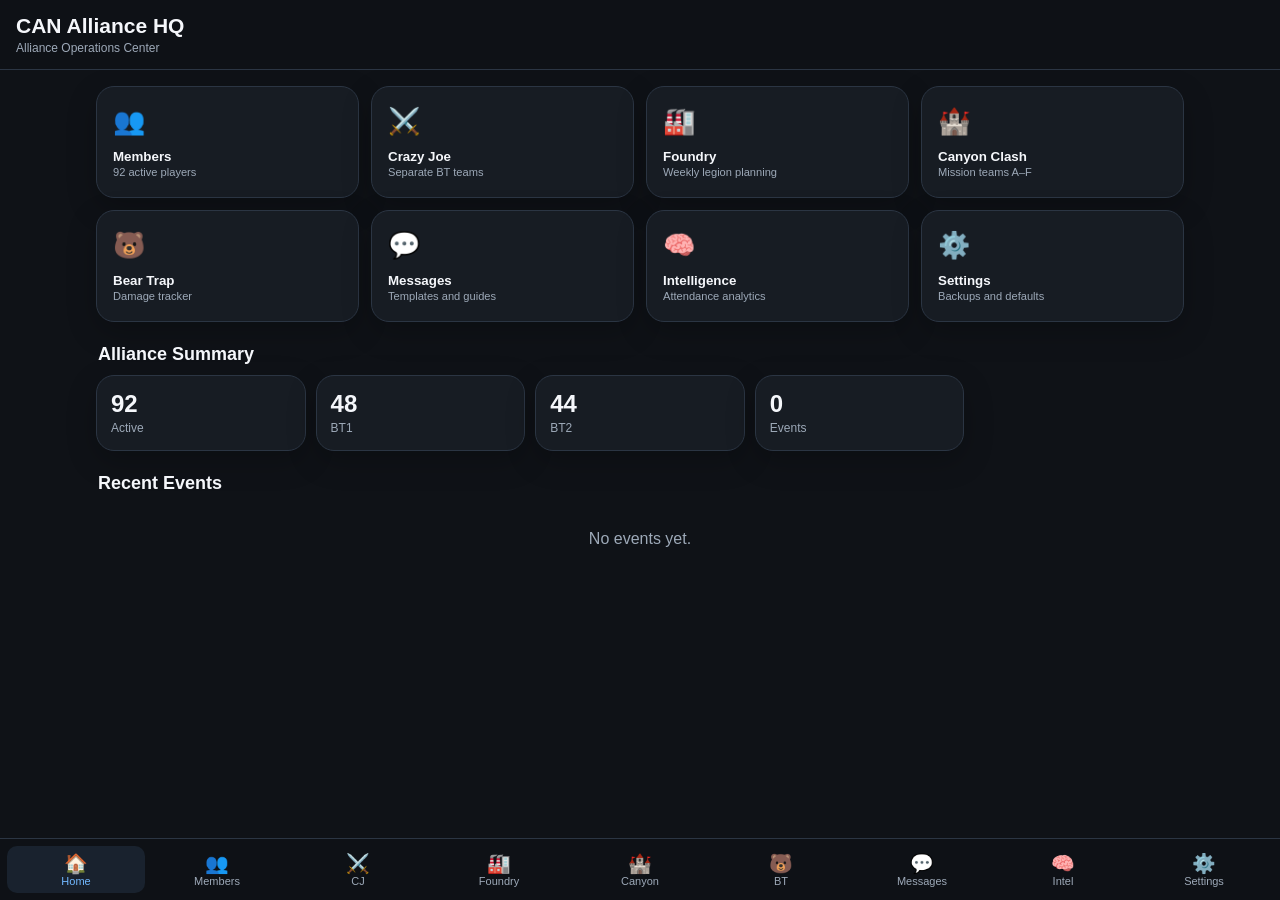
==== commit 540ef68f: "Add files via upload" ====
--- a/index.html
+++ b/index.html
@@ -5,7 +5,7 @@
   <meta name="viewport" content="width=device-width,initial-scale=1,viewport-fit=cover">
   <meta name="theme-color" content="#101318">
   <title>CAN Alliance HQ</title>
-  <link rel="stylesheet" href="style.css">
+  <link rel="stylesheet" href="style.css?v=111">
 </head>
 <body>
 <header class="topbar">
@@ -68,7 +68,7 @@
   </form>
 </dialog>
 
-<script src="data.js"></script>
-<script src="app.js"></script>
+<script src="data.js?v=111"></script>
+<script src="app.js?v=111"></script>
 </body>
 </html>
--- a/style.css
+++ b/style.css
@@ -1,3 +1,43 @@
 :root{--bg:#0f1217;--panel:#171c23;--panel2:#202733;--line:#2b3543;--text:#f5f7fb;--muted:#9da9b8;--accent:#72b8ff;--good:#6bd69a;--warn:#ffd166;--bad:#ff7b7b;--radius:18px}
 *{box-sizing:border-box}html{background:var(--bg)}body{margin:0;color:var(--text);background:var(--bg);font-family:-apple-system,BlinkMacSystemFont,"Segoe UI",Roboto,Arial,sans-serif}.topbar{position:sticky;top:0;z-index:30;padding:14px 16px;background:rgba(15,18,23,.94);backdrop-filter:blur(16px);border-bottom:1px solid var(--line)}h1{margin:0;font-size:21px}.topbar p{margin:3px 0 0;color:var(--muted);font-size:12px}#app{max-width:1120px;margin:auto;padding:16px 16px 96px}.page{display:none}.page.active{display:block}.grid{display:grid;gap:12px}.tiles{grid-template-columns:repeat(2,minmax(0,1fr))}.card,.tile,.member-card,.event-card,.team-card,.stat{background:var(--panel);border:1px solid var(--line);border-radius:var(--radius);box-shadow:0 10px 30px rgba(0,0,0,.22)}.tile{padding:16px;min-height:112px;text-align:left;color:var(--text)}.tile b{display:block;margin-top:12px}.tile small,.muted,.hint{color:var(--muted)}.tile .emoji{font-size:26px}.section-head{display:flex;align-items:center;justify-content:space-between;gap:10px;margin:22px 2px 10px}.section-head h2{font-size:18px;margin:0}.stats{display:grid;grid-template-columns:repeat(2,1fr);gap:10px}.stat{padding:14px}.stat strong{display:block;font-size:24px}.stat span{font-size:12px;color:var(--muted)}.btn{border:0;border-radius:12px;padding:11px 14px;font-weight:700;color:var(--text);background:var(--panel2)}.btn.primary{background:var(--accent);color:#07111c}.btn.secondary{border:1px solid var(--line)}.btn.danger{background:var(--bad);color:#260808}.btn.small{padding:8px 10px;font-size:12px}.actions{display:flex;gap:8px;flex-wrap:wrap;justify-content:flex-end}.toolbar{display:grid;gap:10px;margin-bottom:12px}.toolbar.two{grid-template-columns:1fr 1fr}input,select,textarea{width:100%;margin-top:6px;border:1px solid var(--line);border-radius:12px;padding:12px;background:#11161d;color:var(--text);font:inherit}textarea{min-height:90px}label{font-size:13px;color:var(--muted)}.list{display:grid;gap:10px}.member-card,.event-card,.team-card{padding:14px}.row{display:flex;align-items:flex-start;justify-content:space-between;gap:10px}.meta{font-size:13px;color:var(--muted);line-height:1.5}.badge{display:inline-block;margin:6px 5px 0 0;padding:5px 8px;border:1px solid var(--line);border-radius:999px;color:var(--muted);font-size:12px}.empty{padding:26px 12px;text-align:center;color:var(--muted)}.bottom-nav{position:fixed;z-index:40;bottom:0;left:0;right:0;display:grid;grid-template-columns:repeat(5,1fr);gap:3px;padding:7px 7px calc(7px + env(safe-area-inset-bottom));background:rgba(15,18,23,.97);backdrop-filter:blur(16px);border-top:1px solid var(--line)}.bottom-nav button{border:0;background:transparent;color:var(--muted);border-radius:10px;padding:6px 2px;font-size:19px}.bottom-nav button span{display:block;font-size:10px}.bottom-nav button.active{color:var(--accent);background:rgba(114,184,255,.1)}dialog{width:min(92vw,620px);border:1px solid var(--line);border-radius:20px;padding:0;background:var(--panel);color:var(--text)}dialog::backdrop{background:rgba(0,0,0,.7)}.modal{padding:18px}.modal-head{display:flex;justify-content:space-between;align-items:center;margin-bottom:14px}.modal-head h2{margin:0}.icon-btn{background:transparent;border:0;color:var(--muted);font-size:25px}.two-col{display:grid;gap:12px}.attendance{display:grid;gap:8px}.attendance-row{display:grid;grid-template-columns:1fr repeat(4,auto);gap:5px;align-items:center;padding:9px;border:1px solid var(--line);border-radius:13px;background:#11161d}.attendance-row button{border:1px solid var(--line);border-radius:9px;padding:7px;background:var(--panel2);color:var(--muted);font-size:11px}.attendance-row button.on.yes,.attendance-row button.on.present{background:var(--good);color:#082015}.attendance-row button.on.sub,.attendance-row button.on.notplaying{background:var(--warn);color:#241900}.attendance-row button.on.off,.attendance-row button.on.noshow{background:var(--bad);color:#270808}.attendance-row button.on.excused{background:#77879d;color:white}.team-grid{display:grid;gap:10px}.chips{display:flex;gap:6px;flex-wrap:wrap;margin-top:10px}.chip{padding:7px 9px;background:#11161d;border:1px solid var(--line);border-radius:999px;font-size:12px}.notice{padding:12px;border-left:4px solid var(--accent);border-radius:10px;background:rgba(114,184,255,.09);color:#ddecff}.damage-row{display:grid;grid-template-columns:1fr 150px;gap:10px;align-items:center}.tabs{display:flex;gap:8px;overflow:auto;margin-bottom:12px}.tabs button.active{background:var(--accent);color:#07111c}
 @media(min-width:760px){.tiles{grid-template-columns:repeat(4,1fr)}.stats{grid-template-columns:repeat(5,1fr)}.two-col{grid-template-columns:1fr 1fr}.team-grid{grid-template-columns:repeat(2,1fr)}.bottom-nav{grid-template-columns:repeat(9,1fr)}.toolbar{grid-template-columns:1fr 220px}.bottom-nav button span{font-size:11px}}
+.guest-add{display:grid;grid-template-columns:1fr auto;gap:10px;align-items:end}
+.attendance-row{grid-template-columns:minmax(130px,1fr) repeat(4,auto)}
+@media(max-width:650px){
+  .guest-add{grid-template-columns:1fr}
+  .attendance-row{grid-template-columns:1fr repeat(3,1fr)}
+  .attendance-row>div{grid-column:1/-1}
+  .attendance-row button{padding:8px 5px}
+}
+
+/* Team-building selection states */
+.attendance-row button.on.deployed{
+  background:var(--good);
+  color:#082015;
+  border-color:transparent;
+}
+.attendance-row button.on.substitute{
+  background:var(--warn);
+  color:#241900;
+  border-color:transparent;
+}
+.attendance-row button.on.notdeployed{
+  background:var(--bad);
+  color:#270808;
+  border-color:transparent;
+}
+.attendance-row button.on.noshow{
+  background:var(--bad);
+  color:#270808;
+  border-color:transparent;
+}
+.attendance-row button.on.present{
+  background:var(--good);
+  color:#082015;
+  border-color:transparent;
+}
+.attendance-row button.on.excused{
+  background:#77879d;
+  color:white;
+  border-color:transparent;
+}
